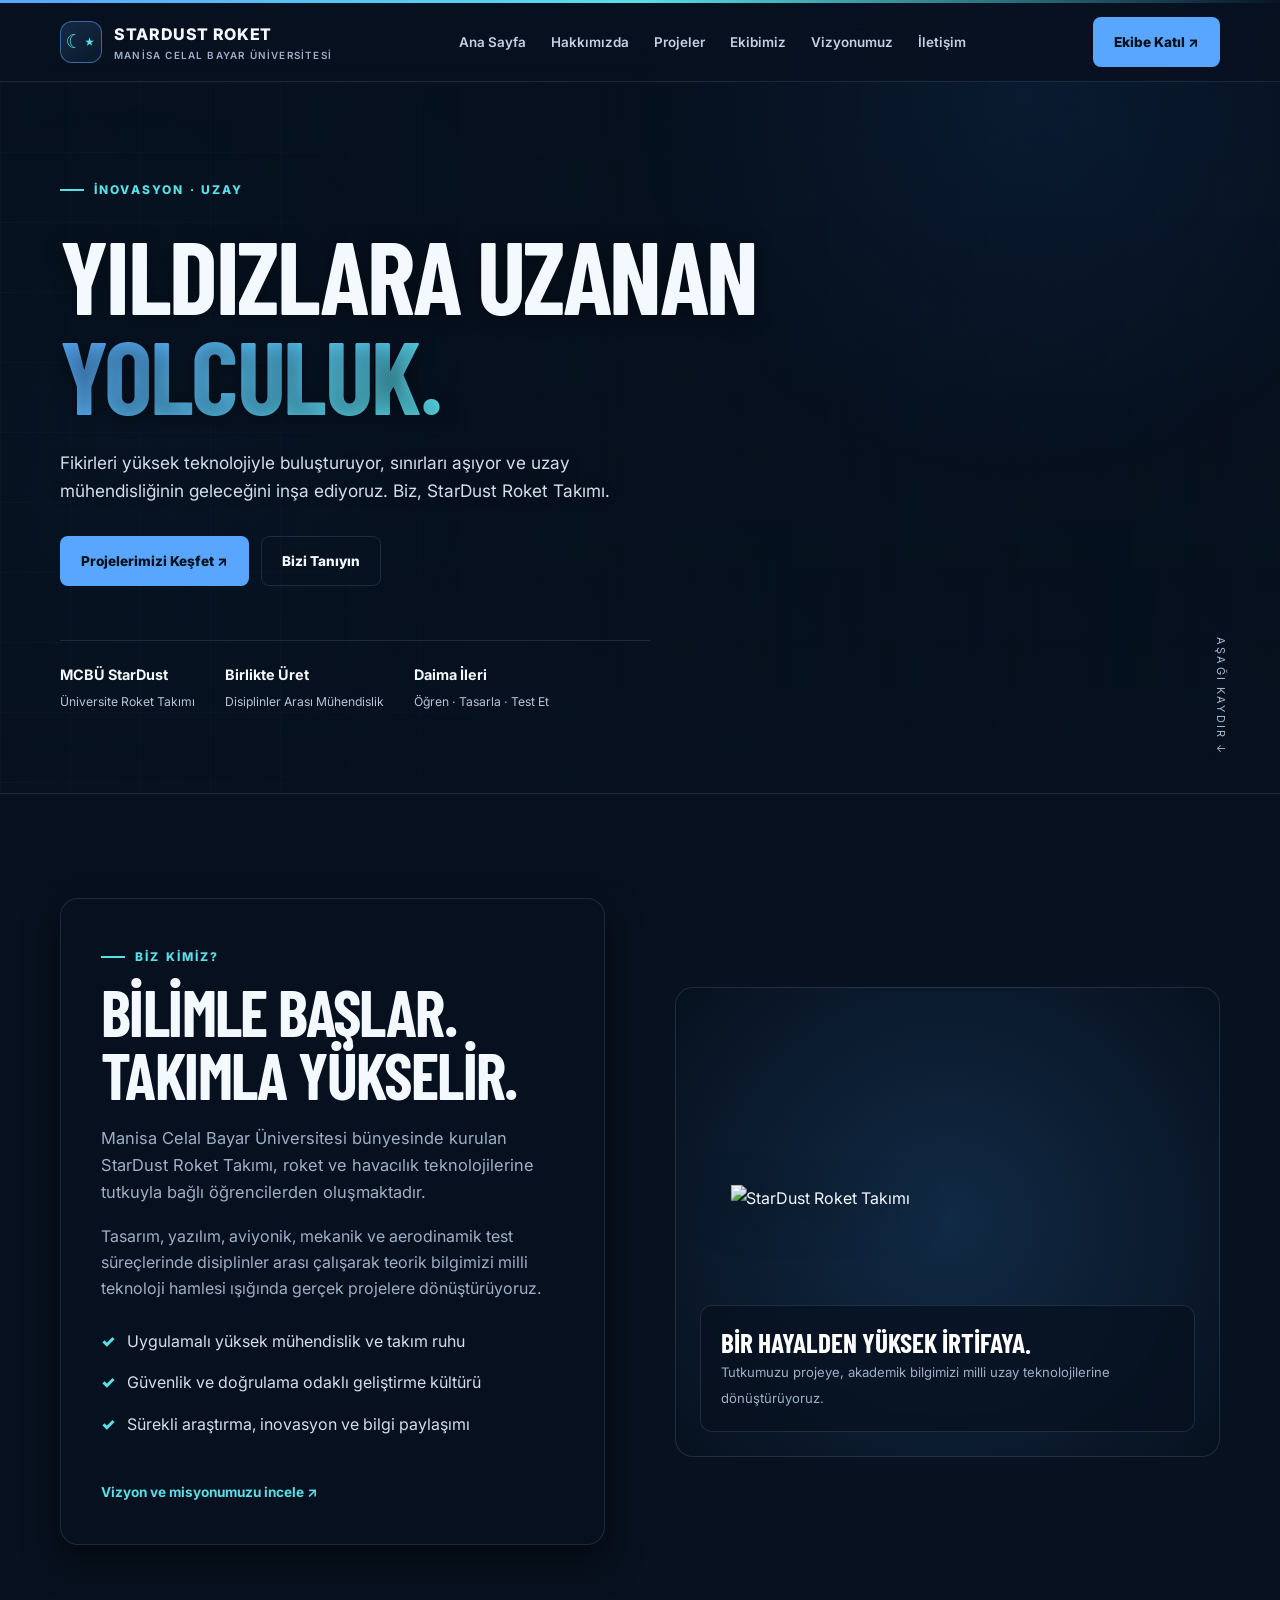
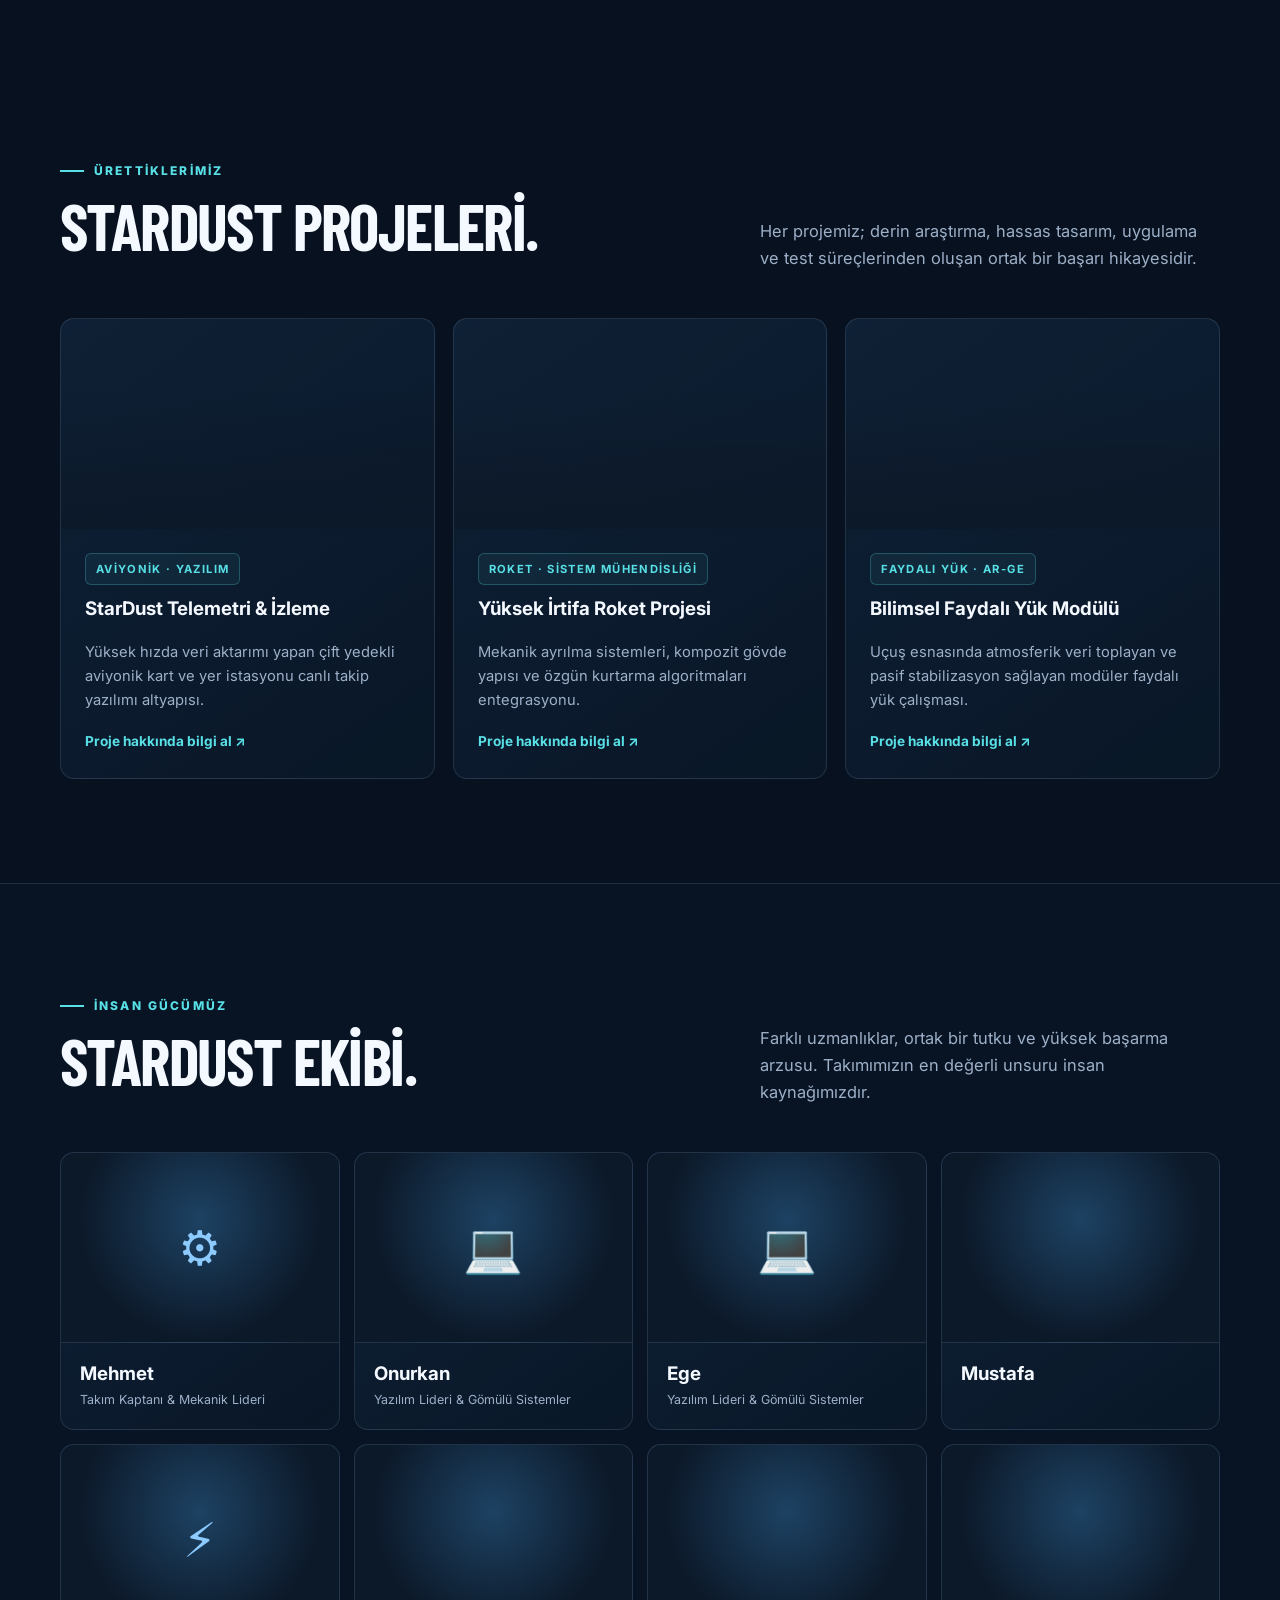
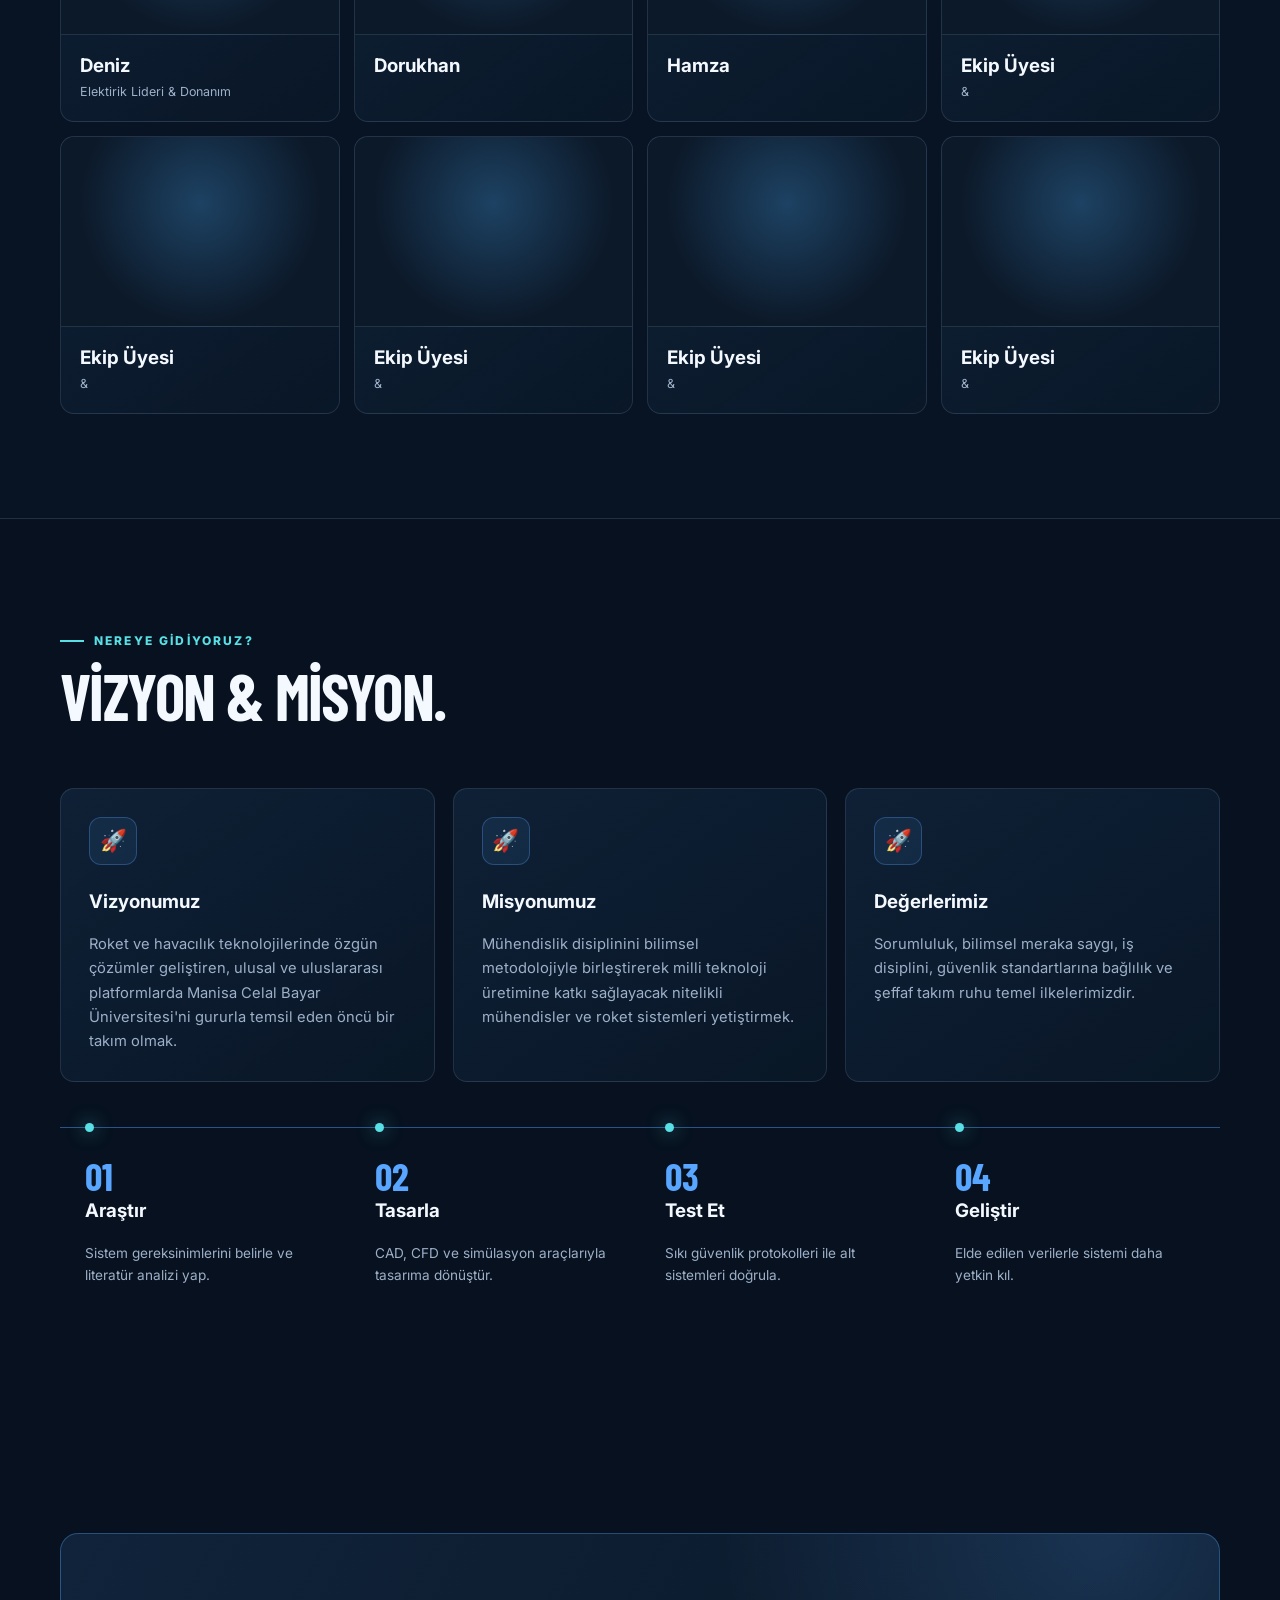
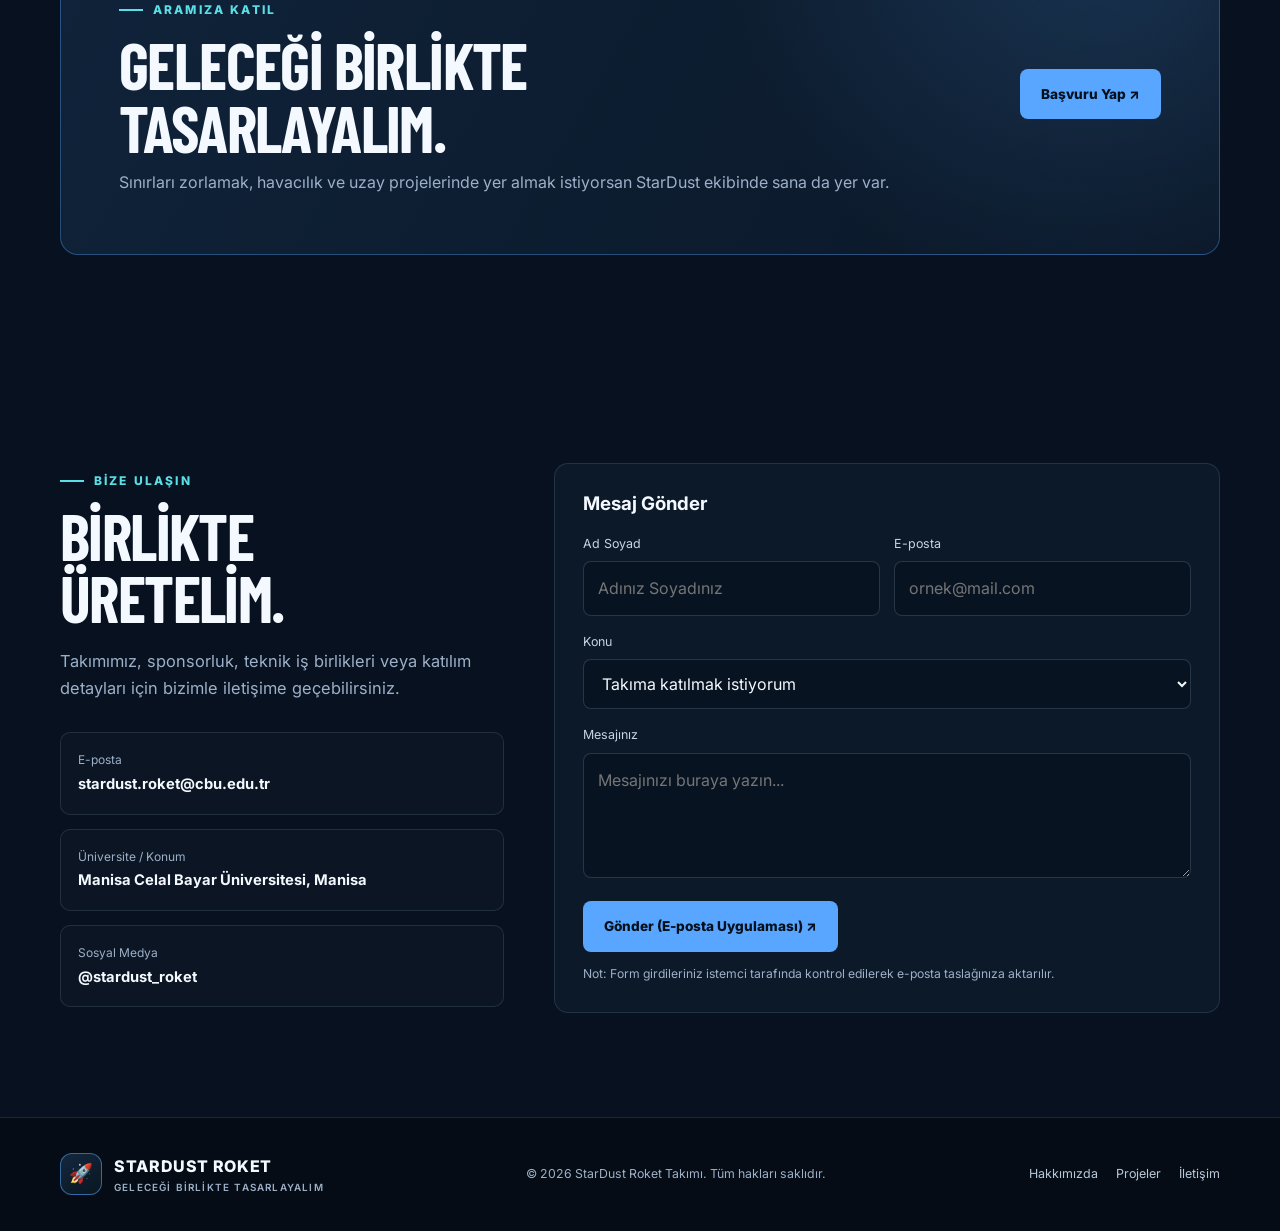
==== index.html @ 7ed016f0 "Add files via upload" ====
<!DOCTYPE html>
<html lang="tr">
<head>
  <meta charset="UTF-8">
  <meta name="viewport" content="width=device-width, initial-scale=1.0">
  <meta name="theme-color" content="#07111f">
  <meta name="description" content="Manisa Celal Bayar Üniversitesi StarDust Roket Takımı. Roket teknolojileri, aviyonik, yazılım ve mühendislik projeleri.">

  <title>StarDust Roket Takımı | Geleceği Tasarlıyoruz</title>

  <!-- Preconnect for performance -->
  <link rel="preconnect" href="https://fonts.googleapis.com">
  <link rel="preconnect" href="https://fonts.gstatic.com" crossorigin>
  <link href="https://fonts.googleapis.com/css2?family=Barlow+Condensed:wght@600;700;800&family=Inter:wght@400;500;600;700;800&display=swap" rel="stylesheet">

  <!-- Harici CSS Dosyası -->
  <link rel="stylesheet" href="style.css">
</head>
<body>

  <!-- Sabit arka plan resmi (stil: style.css içinde .site-background) -->
  <div class="site-background" aria-hidden="true"></div>

  <!-- Decorative Top Line -->
  <div class="topline"></div>

  <!-- Header Navigation -->
  <header>
    <nav class="nav container" aria-label="Ana navigasyon">
      <a class="brand" href="#anasayfa" aria-label="StarDust Roket Takımı Ana Sayfa">
        <span class="brand-mark" aria-hidden="true">☾⋆</span>
        <span>STARDUST ROKET<small>MANİSA CELAL BAYAR ÜNİVERSİTESİ</small></span>
      </a>

      <button class="menu-toggle" id="menuToggle" aria-label="Menüyü aç" aria-expanded="false">☰</button>

      <div class="nav-links" id="navLinks">
        <a href="#anasayfa">Ana Sayfa</a>
        <a href="#hakkimizda">Hakkımızda</a>
        <a href="#projeler">Projeler</a>
        <a href="#ekip">Ekibimiz</a>
        <a href="#vizyon">Vizyonumuz</a>
        <a href="#iletisim">İletişim</a>
      </div>

      <a class="nav-cta" href="#katil">Ekibe Katıl ↗</a>
    </nav>
  </header>

  <main>
    <!-- Hero Section -->
    <section class="hero" id="anasayfa">
      <div class="container hero-content">
        <div class="eyebrow">  İnovasyon · Uzay</div>
        <h1>Yıldızlara uzanan <span>yolculuk.</span></h1>
        <p>Fikirleri yüksek teknolojiyle buluşturuyor, sınırları aşıyor ve uzay mühendisliğinin geleceğini inşa ediyoruz. Biz, StarDust Roket Takımı.</p>

        <div class="hero-actions">
          <a class="btn" href="#projeler">Projelerimizi Keşfet ↗</a>
          <a class="btn secondary" href="#hakkimizda">Bizi Tanıyın</a>
        </div>

        <div class="hero-meta">
          <div class="meta-item">
            <strong>MCBÜ StarDust</strong>
            <span>Üniversite Roket Takımı</span>
          </div>
          <div class="meta-item">
            <strong>Birlikte Üret</strong>
            <span>Disiplinler Arası Mühendislik</span>
          </div>
          <div class="meta-item">
            <strong>Daima İleri</strong>
            <span>Öğren · Tasarla · Test Et</span>
          </div>
        </div>
      </div>
      <div class="scroll-note">AŞAĞI KAYDIR ↓</div>
    </section>

  <!-- About Section -->
<section class="section" id="hakkimizda">
  <div class="container about-grid">
    
    <!-- Sol Taraf: Metinler ve Liste (Koyu kutu içinde) -->
    <div class="about-text reveal">
      <div class="eyebrow">Biz Kimiz?</div>
      <h2>Bilimle başlar.<br>Takımla yükselir.</h2>
      <p class="section-intro">Manisa Celal Bayar Üniversitesi bünyesinde kurulan StarDust Roket Takımı, roket ve havacılık teknolojilerine tutkuyla bağlı öğrencilerden oluşmaktadır.</p>
      <p style="color:var(--muted)">Tasarım, yazılım, aviyonik, mekanik ve aerodinamik test süreçlerinde disiplinler arası çalışarak teorik bilgimizi milli teknoloji hamlesi ışığında gerçek projelere dönüştürüyoruz.</p>
      <ul class="check-list">
        <li>Uygulamalı yüksek mühendislik ve takım ruhu</li>
        <li>Güvenlik ve doğrulama odaklı geliştirme kültürü</li>
        <li>Sürekli araştırma, inovasyon ve bilgi paylaşımı</li>
      </ul>
      <a class="text-link" href="#vizyon">Vizyon ve misyonumuzu incele ↗</a>
    </div>

    <!-- Sağ Taraf: Roket Görseli -->
    <div class="about-visual reveal">
      <img src="resimler/roket.jpg.png" alt="StarDust Roket Takımı" class="about-img">
      <div class="visual-label">
        <strong>Bir hayalden yüksek irtifaya.</strong>
        <span>Tutkumuzu projeye, akademik bilgimizi milli uzay teknolojilerine dönüştürüyoruz.</span>
      </div>
    </div>

  </div>
</section>
    <!-- Projects Section -->
    <section class="section" id="projeler">
      <div class="container">
        <div class="section-head reveal">
          <div>
            <div class="eyebrow">Ürettiklerimiz</div>
            <h2>StarDust Projeleri.</h2>
          </div>
          <p class="section-intro">Her projemiz; derin araştırma, hassas tasarım, uygulama ve test süreçlerinden oluşan ortak bir başarı hikayesidir.</p>
        </div>
        <div class="cards">
          <article class="card project-card reveal">
            <div class="project-image" style="background-image:url('resimler/proje1.jpg')"></div>
            <div class="project-body">
              <span class="tag">Aviyonik · Yazılım</span>
              <h3>StarDust Telemetri &amp; İzleme</h3>
              <p>Yüksek hızda veri aktarımı yapan çift yedekli aviyonik kart ve yer istasyonu canlı takip yazılımı altyapısı.</p>
              <a class="text-link" href="#iletisim">Proje hakkında bilgi al ↗</a>
            </div>
          </article>

          <article class="card project-card reveal">
            <div class="project-image" style="background-image:url('resimler/proje2.jpg')"></div>
            <div class="project-body">
              <span class="tag">Roket · Sistem Mühendisliği</span>
              <h3>Yüksek İrtifa Roket Projesi</h3>
              <p>Mekanik ayrılma sistemleri, kompozit gövde yapısı ve özgün kurtarma algoritmaları entegrasyonu.</p>
              <a class="text-link" href="#iletisim">Proje hakkında bilgi al ↗</a>
            </div>
          </article>

          <article class="card project-card reveal">
            <div class="project-image" style="background-image:url('resimler/proje3.jpg')"></div>
            <div class="project-body">
              <span class="tag">Faydalı Yük · Ar-Ge</span>
              <h3>Bilimsel Faydalı Yük Modülü</h3>
              <p>Uçuş esnasında atmosferik veri toplayan ve pasif stabilizasyon sağlayan modüler faydalı yük çalışması.</p>
              <a class="text-link" href="#iletisim">Proje hakkında bilgi al ↗</a>
            </div>
          </article>
        </div>
      </div>
    </section>
<!-- Team Section -->
<section class="section" id="ekip" style="background:rgba(16,34,56,.24);border-top:1px solid var(--line);border-bottom:1px solid var(--line)">
  <div class="container">
    <div class="section-head reveal">
      <div>
        <div class="eyebrow">İnsan Gücümüz</div>
        <h2>StarDust Ekibi.</h2>
      </div>
      <p class="section-intro">Farklı uzmanlıklar, ortak bir tutku ve yüksek başarma arzusu. Takımımızın en değerli unsuru insan kaynağımızdır.</p>
    </div>
    
    <div class="team-layout">
      <!-- 1. Takım Kaptanı & Mekanik -->
      <article class="card team-card reveal">
        <div class="avatar">⚙️</div>
        <div class="team-info">
          <h3>Mehmet</h3>
          <p>Takım Kaptanı &amp; Mekanik Lideri</p>
        </div>
      </article>

      <!-- 2. Yazılım Lideri -->
      <article class="card team-card reveal">
        <div class="avatar">💻</div>
        <div class="team-info">
          <h3>Onurkan</h3>
          <p>Yazılım Lideri &amp; Gömülü Sistemler</p>
        </div>
      </article>

      <!-- 3. Yazılımcı -->
      <article class="card team-card reveal">
        <div class="avatar">💻</div>
        <div class="team-info">
          <h3>Ege</h3>
          <p>Yazılım Lideri &amp; Gömülü Sistemler</p>
        </div>
      </article>

      <!-- 4.  -->
      <article class="card team-card reveal">
        <div class="avatar"></div>
        <div class="team-info">
          <h3>Mustafa</h3>
          <p></p>
        </div>
      </article>

      <!-- 5.  -->
      <article class="card team-card reveal">
        <div class="avatar">⚡</div>
        <div class="team-info">
          <h3>Deniz</h3>
          <p>Elektirik Lideri &amp; Donanım</p>
        </div>
      </article>

      <!-- 6.  -->
      <article class="card team-card reveal">
        <div class="avatar"></div>
        <div class="team-info">
          <h3>Dorukhan</h3>
          <p></p>
        </div>
      </article>

      <!-- 7.  -->
      <article class="card team-card reveal">
        <div class="avatar"></div>
        <div class="team-info">
          <h3>Hamza</h3>
          <p></p>
        </div>
      </article>

      <!-- 8.  -->
      <article class="card team-card reveal">
        <div class="avatar"></div>
        <div class="team-info">
          <h3>Ekip Üyesi</h3>
          <p> &amp; </p>
        </div>
      </article>

      <!-- 9.  -->
      <article class="card team-card reveal">
        <div class="avatar"></div>
        <div class="team-info">
          <h3>Ekip Üyesi</h3>
          <p>&amp; </p>
        </div>
      </article>

      <!-- 10.  -->
      <article class="card team-card reveal">
        <div class="avatar"></div>
        <div class="team-info">
          <h3>Ekip Üyesi</h3>
          <p> &amp; </p>
        </div>
      </article>

      <!-- 11.  -->
      <article class="card team-card reveal">
        <div class="avatar"></div>
        <div class="team-info">
          <h3>Ekip Üyesi</h3>
          <p> &amp; </p>
        </div>
      </article>

      <!-- 12. Ekstra Üye  -->
      <article class="card team-card reveal">
        <div class="avatar"></div>
        <div class="team-info">
          <h3>Ekip Üyesi</h3>
          <p> &amp; </p>
        </div>
      </article>
    </div>
  </div>
</section>

    <!-- Vision Section -->
    <section class="section" id="vizyon">
      <div class="container">
        <div class="section-head reveal">
          <div>
            <div class="eyebrow">Nereye Gidiyoruz?</div>
            <h2>Vizyon &amp; Misyon.</h2>
          </div>
        </div>
        <div class="cards">
          <article class="card reveal">
            <div class="card-icon">🚀</div>
            <h3>Vizyonumuz</h3>
            <p>Roket ve havacılık teknolojilerinde özgün çözümler geliştiren, ulusal ve uluslararası platformlarda Manisa Celal Bayar Üniversitesi'ni gururla temsil eden öncü bir takım olmak.</p>
          </article>
          <article class="card reveal">
            <div class="card-icon">🚀</div>
            <h3>Misyonumuz</h3>
            <p>Mühendislik disiplinini bilimsel metodolojiyle birleştirerek milli teknoloji üretimine katkı sağlayacak nitelikli mühendisler ve roket sistemleri yetiştirmek.</p>
          </article>
          <article class="card reveal">
            <div class="card-icon">🚀</div>
            <h3>Değerlerimiz</h3>
            <p>Sorumluluk, bilimsel meraka saygı, iş disiplini, güvenlik standartlarına bağlılık ve şeffaf takım ruhu temel ilkelerimizdir.</p>
          </article>
        </div>

        <div class="process reveal">
          <div class="step">
            <div class="step-num">01</div>
            <h3>Araştır</h3>
            <p>Sistem gereksinimlerini belirle ve literatür analizi yap.</p>
          </div>
          <div class="step">
            <div class="step-num">02</div>
            <h3>Tasarla</h3>
            <p>CAD, CFD ve simülasyon araçlarıyla tasarıma dönüştür.</p>
          </div>
          <div class="step">
            <div class="step-num">03</div>
            <h3>Test Et</h3>
            <p>Sıkı güvenlik protokolleri ile alt sistemleri doğrula.</p>
          </div>
          <div class="step">
            <div class="step-num">04</div>
            <h3>Geliştir</h3>
            <p>Elde edilen verilerle sistemi daha yetkin kıl.</p>
          </div>
        </div>
      </div>
    </section>

    <!-- Join Call to Action -->
    <section class="section" id="katil">
      <div class="container">
        <div class="join-band reveal">
          <div>
            <div class="eyebrow">Aramıza Katıl</div>
            <h2>Geleceği birlikte tasarlayalım.</h2>
            <p>Sınırları zorlamak, havacılık ve uzay projelerinde yer almak istiyorsan StarDust ekibinde sana da yer var.</p>
          </div>
          <a class="btn" href="#iletisim">Başvuru Yap ↗</a>
        </div>
      </div>
    </section>

    <!-- Contact Section -->
    <section class="section" id="iletisim">
      <div class="container contact-grid">
        <div class="reveal">
          <div class="eyebrow">Bize Ulaşın</div>
          <h2>Birlikte<br>Üretelim.</h2>
          <p class="section-intro">Takımımız, sponsorluk, teknik iş birlikleri veya katılım detayları için bizimle iletişime geçebilirsiniz.</p>

          <div class="contact-details">
            <div class="contact-item">
              <span>E-posta</span>
              <strong>stardust.roket@cbu.edu.tr</strong>
            </div>
            <div class="contact-item">
              <span>Üniversite / Konum</span>
              <strong>Manisa Celal Bayar Üniversitesi,  Manisa</strong>
            </div>
            <div class="contact-item">
              <span>Sosyal Medya</span>
              <strong>@stardust_roket</strong>
            </div>
          </div>
        </div>

        <!-- Secure Form Area -->
        <form class="contact-form reveal" id="contactForm" novalidate>
          <h3>Mesaj Gönder</h3>

          <div class="form-row">
            <div class="field">
              <label for="name">Ad Soyad</label>
              <input id="name" name="name" type="text" autocomplete="name" required maxlength="60" placeholder="Adınız Soyadınız">
            </div>
            <div class="field">
              <label for="email">E-posta</label>
              <input id="email" name="email" type="email" autocomplete="email" required maxlength="80" placeholder="ornek@mail.com">
            </div>
          </div>

          <!-- Honeypot anti-spam field -->
          <div class="field field-hp" aria-hidden="true">
            <label for="website_hp">Do not fill this field</label>
            <input id="website_hp" name="website_hp" type="text" tabindex="-1" autocomplete="off">
          </div>

          <div class="field">
            <label for="subject">Konu</label>
            <select id="subject" name="subject">
              <option value="Takıma Katılmak İstiyorum">Takıma katılmak istiyorum</option>
              <option value="Proje Hakkında Bilgi">Proje hakkında bilgi</option>
              <option value="Sponsorluk / İş Birliği">Sponsorluk / İş Birliği</option>
              <option value="Diğer">Diğer</option>
            </select>
          </div>

          <div class="field">
            <label for="message">Mesajınız</label>
            <textarea id="message" name="message" required maxlength="1000" placeholder="Mesajınızı buraya yazın..."></textarea>
          </div>

          <button class="btn" type="submit" id="submitBtn">Gönder (E-posta Uygulaması) ↗</button>
          <p class="form-hint">Not: Form girdileriniz istemci tarafında kontrol edilerek e-posta taslağınıza aktarılır.</p>
        </form>
      </div>
    </section>
  </main>

  <!-- Footer -->
  <footer>
    <div class="container footer-row">
      <a class="brand" href="#anasayfa">
        <span class="brand-mark">🚀</span>
        <span>STARDUST ROKET<small>GELECEĞİ BİRLİKTE TASARLAYALIM</small></span>
      </a>
      <div class="footer-copy">© <span id="year"></span> StarDust Roket Takımı. Tüm hakları saklıdır.</div>
      <div class="footer-links">
        <a href="#hakkimizda">Hakkımızda</a>
        <a href="#projeler">Projeler</a>
        <a href="#iletisim">İletişim</a>
      </div>
    </div>
  </footer>

  <!-- Toast Notification -->
  <div class="toast" id="toast" role="status" aria-live="polite"></div>

  <!-- JavaScript Logic -->
  <script>
    document.addEventListener('DOMContentLoaded', () => {
      // Set Copyright Year
      const yearEl = document.getElementById('year');
      if (yearEl) yearEl.textContent = new Date().getFullYear();

      // Mobile Menu Navigation
      const menuToggle = document.getElementById('menuToggle');
      const navLinks = document.getElementById('navLinks');

      if (menuToggle && navLinks) {
        menuToggle.addEventListener('click', () => {
          const isOpen = navLinks.classList.toggle('open');
          menuToggle.setAttribute('aria-expanded', String(isOpen));
          menuToggle.textContent = isOpen ? '×' : '☰';
        });

        navLinks.querySelectorAll('a').forEach(link => {
          link.addEventListener('click', () => {
            navLinks.classList.remove('open');
            menuToggle.setAttribute('aria-expanded', 'false');
            menuToggle.textContent = '☰';
          });
        });
      }

      // Intersection Observer for Animations
      const observer = new IntersectionObserver((entries) => {
        entries.forEach(entry => {
          if (entry.isIntersecting) {
            entry.target.classList.add('visible');
            observer.unobserve(entry.target);
          }
        });
      }, { threshold: 0.1 });

      document.querySelectorAll('.reveal').forEach(el => observer.observe(el));

      // Toast notification display helper
      const toast = document.getElementById('toast');
      function showToast(msg) {
        if (!toast) return;
        toast.textContent = msg;
        toast.classList.add('show');
        setTimeout(() => toast.classList.remove('show'), 4000);
      }

      // Form Security Controls & Rate Limiting
      let lastSubmitTime = 0;
      const contactForm = document.getElementById('contactForm');

      if (contactForm) {
        contactForm.addEventListener('submit', (e) => {
          e.preventDefault();

          // 1. Honeypot check (anti-bot)
          const hpField = document.getElementById('website_hp');
          if (hpField && hpField.value.length > 0) {
            return;
          }

          // 2. Rate limiting (10 saniye bekleme)
          const now = Date.now();
          if (now - lastSubmitTime < 10000) {
            showToast('Lütfen tekrar denemeden önce birkaç saniye bekleyin.');
            return;
          }

          // 3. Girdileri al
          const name = document.getElementById('name').value.trim();
          const email = document.getElementById('email').value.trim();
          const subject = document.getElementById('subject').value;
          const message = document.getElementById('message').value.trim();

          // 4. Doğrulama
          if (!name || !email || !message) {
            showToast('Lütfen tüm gerekli alanları doldurun.');
            return;
          }

          const emailRegex = /^[^\s@]+@[^\s@]+\.[^\s@]+$/;
          if (!emailRegex.test(email)) {
            showToast('Lütfen geçerli bir e-posta adresi girin.');
            return;
          }

          // 5. mailto bağlantısı
          // Not: Metin düz e-posta gövdesine gittiği için HTML kaçışı gerekmez
          // (&amp; gibi çıktılar oluşturur). encodeURIComponent yeterlidir.
          const recipient = 'stardust.roket@cbu.edu.tr';
          const emailBody = `Ad Soyad: ${name}\nE-posta: ${email}\n\nMesaj:\n${message}`;
          const mailtoUrl = `mailto:${recipient}?subject=${encodeURIComponent('[StarDust Roket] ' + subject)}&body=${encodeURIComponent(emailBody)}`;

          lastSubmitTime = now;
          window.location.href = mailtoUrl;
          showToast('E-posta taslağı açılıyor...');
        });
      }
    });
  </script>
</body>
</html>
---- style.css ----
/* CSS Variables & Modern Reset */
:root {
  --bg: #07111f;
  --panel: #0c1929;
  --panel2: #102238;
  --text: #f4f8ff;
  --muted: #9db0c8;
  --blue: #58a6ff;
  --cyan: #58e0e6;
  --line: rgba(166, 195, 226, 0.15);
  --orange: #ff874b;
  --max: 1160px;
}

*, *::before, *::after {
  box-sizing: border-box;
}

html {
  scroll-behavior: smooth;
  scroll-padding-top: 86px;
}

body {
  margin: 0;
  background: var(--bg);
  color: var(--text);
  font-family: 'Inter', system-ui, -apple-system, sans-serif;
  line-height: 1.65;
  overflow-x: hidden;
}

/* Sabit sayfa arka plan resmi (resimler/tr.jpg) */
.site-background {
  position: fixed;
  inset: 0;
  z-index: -2;
  pointer-events: none;
  background:
    linear-gradient(180deg, rgba(7, 17, 31, 0.40), rgba(7, 17, 31, 0.70)),
    url('resimler/tr.jpg') center center / cover no-repeat;
}

/* Hafif renkli ışık efekti (resmin üstünde) */
body::before {
  content: "";
  position: fixed;
  inset: 0;
  pointer-events: none;
  z-index: -1;
  background:
    radial-gradient(circle at 80% 10%, rgba(38, 111, 190, 0.15), transparent 30%),
    radial-gradient(circle at 10% 50%, rgba(24, 93, 130, 0.12), transparent 28%);
}

a {
  color: inherit;
  text-decoration: none;
}

button, input, textarea, select {
  font: inherit;
}

.container {
  width: min(var(--max), calc(100% - 40px));
  margin: 0 auto;
}

/* Typography & Display Utilities */
.eyebrow {
  display: inline-flex;
  align-items: center;
  gap: 10px;
  color: var(--cyan);
  font-size: 0.75rem;
  font-weight: 800;
  letter-spacing: 0.18em;
  text-transform: uppercase;
}

.eyebrow::before {
  content: "";
  width: 24px;
  height: 2px;
  background: var(--cyan);
}

h1, h2, h3, p {
  margin-top: 0;
}

h1, h2, .display {
  font-family: "Barlow Condensed", Impact, sans-serif;
  text-transform: uppercase;
  line-height: 0.98;
  letter-spacing: -0.025em;
}

h1 {
  font-size: clamp(3.2rem, 8vw, 7rem);
  max-width: 850px;
  margin: 24px 0;
  text-shadow: 0 2px 20px rgba(0, 0, 0, 0.45);
}

h1 span {
  color: var(--blue);
  background: linear-gradient(135deg, var(--blue), var(--cyan));
  -webkit-background-clip: text;
  background-clip: text;
  -webkit-text-fill-color: transparent;
}

h2 {
  font-size: clamp(2.3rem, 5vw, 4rem);
  margin: 14px 0 18px;
}

h3 {
  line-height: 1.25;
}

.section {
  padding: 104px 0;
}

.section-intro {
  max-width: 650px;
  color: var(--muted);
  font-size: 1.03rem;
}

.topline {
  height: 3px;
  background: linear-gradient(90deg, var(--blue), var(--cyan), transparent);
}

/* Header & Navigation */
header {
  position: sticky;
  top: 0;
  z-index: 100;
  background: rgba(7, 17, 31, 0.88);
  backdrop-filter: blur(18px);
  border-bottom: 1px solid var(--line);
}

.nav {
  height: 78px;
  display: flex;
  align-items: center;
  justify-content: space-between;
  gap: 24px;
  position: relative;
}

.brand {
  display: flex;
  align-items: center;
  gap: 12px;
  font-weight: 800;
  letter-spacing: 0.04em;
}

.brand-mark {
  width: 42px;
  height: 42px;
  border: 1px solid rgba(88, 166, 255, 0.55);
  border-radius: 12px;
  display: grid;
  place-items: center;
  background: linear-gradient(145deg, rgba(88, 166, 255, 0.18), rgba(88, 224, 230, 0.05));
  color: var(--cyan);
  font-size: 1.2rem;
}

.brand small {
  display: block;
  color: var(--muted);
  font-size: 0.62rem;
  font-weight: 600;
  letter-spacing: 0.12em;
}

.nav-links {
  display: flex;
  align-items: center;
  gap: 25px;
  color: #c4d1e2;
  font-size: 0.84rem;
  font-weight: 600;
}

.nav-links a {
  transition: color 0.2s;
}

.nav-links a:hover,
.nav-links a.active {
  color: var(--cyan);
}

.nav-cta, .btn {
  display: inline-flex;
  align-items: center;
  justify-content: center;
  gap: 10px;
  padding: 13px 20px;
  border-radius: 8px;
  border: 1px solid rgba(88, 166, 255, 0.55);
  background: var(--blue);
  color: #05101d;
  font-weight: 800;
  font-size: 0.85rem;
  transition: all 0.2s ease;
  cursor: pointer;
}

.nav-cta:hover, .btn:hover {
  transform: translateY(-2px);
  filter: brightness(1.1);
  box-shadow: 0 4px 20px rgba(88, 166, 255, 0.25);
}

.btn.secondary {
  background: transparent;
  color: var(--text);
  border-color: var(--line);
}

.btn.secondary:hover {
  border-color: rgba(88, 166, 255, 0.4);
  background: rgba(88, 166, 255, 0.05);
}

.menu-toggle {
  display: none;
  background: transparent;
  color: white;
  border: 1px solid var(--line);
  padding: 8px 12px;
  border-radius: 8px;
  font-size: 1.2rem;
  cursor: pointer;
}

/* Hero Section: arka plan resmi .site-background ile yönetilir,
   burada sadece okunabilirlik için hafif bir geçiş katmanı vardır */
.hero {
  min-height: 700px;
  position: relative;
  display: flex;
  align-items: center;
  isolation: isolate;
  overflow: hidden;
  border-bottom: 1px solid var(--line);
}

.hero::before {
  content: "";
  position: absolute;
  inset: 0;
  z-index: -2;
  background:
    linear-gradient(90deg, rgba(7, 17, 31, 0.70) 0%, rgba(7, 17, 31, 0.40) 55%, rgba(7, 17, 31, 0.10) 100%),
    linear-gradient(0deg, var(--bg), transparent 15%);
}

.hero::after {
  content: "";
  position: absolute;
  inset: 0;
  z-index: -1;
  opacity: 0.16;
  background-image:
    linear-gradient(rgba(125, 174, 219, 0.2) 1px, transparent 1px),
    linear-gradient(90deg, rgba(125, 174, 219, 0.2) 1px, transparent 1px);
  background-size: 70px 70px;
  mask-image: linear-gradient(90deg, #000, transparent 85%);
  -webkit-mask-image: linear-gradient(90deg, #000, transparent 85%);
}

.hero-content {
  padding: 90px 0 80px;
}

.hero p {
  max-width: 600px;
  color: #d3deec;
  font-size: 1.08rem;
  text-shadow: 0 1px 12px rgba(0, 0, 0, 0.45);
}

.hero-actions {
  display: flex;
  flex-wrap: wrap;
  gap: 12px;
  margin-top: 30px;
}

.hero-meta {
  display: flex;
  gap: 30px;
  flex-wrap: wrap;
  margin-top: 54px;
  padding-top: 22px;
  border-top: 1px solid var(--line);
  max-width: 590px;
}

.meta-item strong {
  display: block;
  font-size: 0.9rem;
}

.meta-item span {
  color: #b4c4d8;
  font-size: 0.76rem;
}

.scroll-note {
  position: absolute;
  right: 4%;
  bottom: 38px;
  writing-mode: vertical-rl;
  color: #a8bad0;
  font-size: 0.68rem;
  letter-spacing: 0.2em;
}

/* Grid & Cards Section */
.section-head {
  display: flex;
  align-items: flex-end;
  justify-content: space-between;
  gap: 28px;
  margin-bottom: 42px;
}

.section-head .section-intro {
  max-width: 460px;
  margin-bottom: 4px;
}

.cards {
  display: grid;
  grid-template-columns: repeat(3, 1fr);
  gap: 18px;
}

.card {
  background: linear-gradient(145deg, rgba(16, 34, 56, 0.92), rgba(10, 24, 40, 0.88));
  border: 1px solid var(--line);
  border-radius: 14px;
  padding: 28px;
  position: relative;
  overflow: hidden;
  transition: all 0.25s ease;
}

.card:hover {
  transform: translateY(-5px);
  border-color: rgba(88, 166, 255, 0.55);
  box-shadow: 0 8px 30px rgba(0, 0, 0, 0.3);
}

.card-icon {
  width: 48px;
  height: 48px;
  border: 1px solid rgba(88, 166, 255, 0.3);
  background: rgba(88, 166, 255, 0.09);
  display: grid;
  place-items: center;
  border-radius: 12px;
  color: var(--cyan);
  font-size: 1.35rem;
  margin-bottom: 25px;
}

.card p {
  color: var(--muted);
  font-size: 0.92rem;
  margin-bottom: 0;
}

.card .number {
  position: absolute;
  right: 18px;
  top: 10px;
  color: rgba(177, 203, 231, 0.1);
  font: 700 3.8rem "Barlow Condensed", sans-serif;
  pointer-events: none;
}
/* About Section Grid */
.about-grid {
  display: grid;
  grid-template-columns: 1fr 1fr;
  gap: 70px;
  align-items: center;
}

.about-visual {
  min-height: 470px;
  border-radius: 18px;
  position: relative;
  overflow: hidden;
  border: 1px solid var(--line);
  background: radial-gradient(circle at center, #112a45 0%, #07111f 100%);
  display: flex;
  align-items: center;
  justify-content: center;
}
.about-text {
  background: rgba(7, 17, 31, 0.88);
  backdrop-filter: blur(12px);
  padding: 40px;
  border-radius: 18px;
  border: 1px solid var(--line, rgba(255, 255, 255, 0.1));
  box-shadow: 0 15px 35px rgba(0, 0, 0, 0.5);
}
/* Şeffaf Roket Görseli Ayarı */
.about-img {
  position: absolute;
  top: 45%;
  left: 50%;
  transform: translate(-50%, -50%);
  width: 80%;
  height: auto;
  max-height: 280px;
  object-fit: contain;
  filter: drop-shadow(0 10px 20px rgba(0, 0, 0, 0.6));
}

.visual-label {
  position: absolute;
  left: 24px;
  right: 24px;
  bottom: 24px;
  padding: 20px;
  background: rgba(7, 17, 31, 0.75);
  backdrop-filter: blur(10px);
  border: 1px solid var(--line);
  border-radius: 12px;
  z-index: 2;
}

.visual-label strong {
  display: block;
  font: 700 1.7rem "Barlow Condensed", sans-serif;
  text-transform: uppercase;
  color: #fff;
}

.visual-label span {
  color: var(--muted);
  font-size: 0.82rem;
}

.check-list {
  list-style: none;
  padding: 0;
  margin: 26px 0;
}

.check-list li {
  display: flex;
  gap: 12px;
  margin: 15px 0;
  color: #d2deec;
}

.check-list li::before {
  content: "✓";
  color: var(--cyan);
  font-weight: 900;
}

/* Projects Cards */
.project-card {
  padding: 0;
}

.project-image {
  height: 210px;
  background-size: cover;
  background-position: center;
  position: relative;
}

.project-image::after {
  content: "";
  position: absolute;
  inset: 0;
  background: linear-gradient(0deg, #0c1929, transparent 65%);
}

.project-body {
  padding: 24px;
}

/* Etiket Tasarımı (Tag) */
.tag {
  display: inline-block;
  color: var(--cyan, #58e0e6);
  font-size: 0.7rem;
  font-weight: 700;
  letter-spacing: 0.12em;
  text-transform: uppercase;
  background: rgba(88, 224, 230, 0.06);
  border: 1px solid rgba(88, 224, 230, 0.25);
  padding: 6px 10px;
  border-radius: 6px;
  margin-bottom: 12px;
  transition: background 0.2s ease, border-color 0.2s ease;
}

.tag:hover {
  background: rgba(88, 224, 230, 0.12);
  border-color: rgba(88, 224, 230, 0.4);
}

/* Metin İçi Bağlantılar (Text Link) */
.text-link {
  display: inline-flex;
  gap: 8px;
  align-items: center;
  color: var(--cyan, #58e0e6); /* Mavi yerine cyan vurgusuyla daha uyumlu durur */
  font-size: 0.85rem;
  font-weight: 700;
  margin-top: 18px;
  text-decoration: none;
  transition: color 0.2s ease, gap 0.2s ease;
}

.text-link:hover {
  color: #fff;
  gap: 12px;
}

/* Team Layout */
.team-layout {
  display: grid;
  grid-template-columns: repeat(4, 1fr);
  gap: 14px;
}

.team-card {
  padding: 0;
  overflow: hidden;
}

/* Tablet ve Mobil Responsive Uyum */
@media (max-width: 1024px) {
  .about-grid {
    grid-template-columns: 1fr;
  }
  .team-layout {
    grid-template-columns: repeat(2, 1fr);
  }
}

@media (max-width: 576px) {
  .team-layout {
    grid-template-columns: 1fr;
  }
}

.avatar {
  height: 190px;
  display: grid;
  place-items: center;
  background: radial-gradient(circle at 50% 35%, #1d4263, #0c1929 65%);
  font-size: 3rem;
  color: #8ccaff;
  border-bottom: 1px solid var(--line);
}

.team-info {
  padding: 19px;
}

.team-info h3 {
  margin-bottom: 4px;
}

.team-info p {
  font-size: 0.78rem;
  color: var(--muted);
  margin-bottom: 0;
}

.team-note {
  margin-top: 20px;
  color: var(--muted);
  font-size: 0.83rem;
}

/* Tablet ve Mobil Uyumlu Responsive Kodlar */
@media (max-width: 1024px) {
  .team-layout {
    grid-template-columns: repeat(2, 1fr);
  }
}

@media (max-width: 576px) {
  .team-layout {
    grid-template-columns: 1fr;
  }
}
/* Küçük ekranlar (Mobil / Tablet) için responsive ayar */
@media (max-width: 1024px) {
  .team-layout {
    grid-template-columns: repeat(2, 1fr);
  }
}

@media (max-width: 576px) {
  .team-layout {
    grid-template-columns: 1fr;
  }
}

/* Process Flow */
.process {
  display: grid;
  grid-template-columns: repeat(4, 1fr);
  gap: 0;
  margin-top: 45px;
}

.step {
  padding: 25px;
  border-top: 1px solid rgba(88, 166, 255, 0.45);
  position: relative;
}

.step::before {
  content: "";
  position: absolute;
  top: -5px;
  left: 25px;
  width: 9px;
  height: 9px;
  background: var(--cyan);
  border-radius: 50%;
  box-shadow: 0 0 18px rgba(88, 224, 230, 0.7);
}

.step .step-num {
  font: 700 2.4rem "Barlow Condensed", sans-serif;
  color: var(--blue);
}

.step p {
  color: var(--muted);
  font-size: 0.85rem;
}

/* Join CTA Band */
.join-band {
  padding: 58px;
  border: 1px solid rgba(88, 166, 255, 0.35);
  border-radius: 18px;
  background:
    radial-gradient(circle at 90% 0%, rgba(88, 166, 255, 0.18), transparent 35%),
    linear-gradient(120deg, #10233a, #0a1727);
  display: flex;
  align-items: center;
  justify-content: space-between;
  gap: 30px;
}

.join-band h2 {
  max-width: 650px;
  margin-bottom: 10px;
}

.join-band p {
  color: var(--muted);
  margin-bottom: 0;
}

/* Contact Form & Layout */
.contact-grid {
  display: grid;
  grid-template-columns: 0.8fr 1.2fr;
  gap: 50px;
}

.contact-details {
  display: grid;
  gap: 14px;
  margin-top: 30px;
}

.contact-item {
  padding: 17px;
  border: 1px solid var(--line);
  border-radius: 10px;
  background: rgba(255, 255, 255, 0.02);
}

.contact-item span {
  display: block;
  color: var(--muted);
  font-size: 0.75rem;
}

.contact-item strong {
  font-size: 0.92rem;
}

.contact-form {
  padding: 28px;
  background: var(--panel);
  border: 1px solid var(--line);
  border-radius: 14px;
}

.form-row {
  display: grid;
  grid-template-columns: 1fr 1fr;
  gap: 14px;
}

.field {
  margin-bottom: 16px;
}

.field label {
  display: block;
  font-size: 0.78rem;
  color: #c6d4e5;
  margin-bottom: 7px;
}

.field input, .field textarea, .field select {
  width: 100%;
  padding: 13px 14px;
  border-radius: 8px;
  border: 1px solid rgba(166, 195, 226, 0.2);
  background: #071321;
  color: var(--text);
  outline: none;
  transition: border-color 0.2s;
}

.field input:focus, .field textarea:focus, .field select:focus {
  border-color: var(--blue);
}

.field textarea {
  min-height: 125px;
  resize: vertical;
}

/* Security Honeypot Field */
.field-hp {
  display: none !important;
  visibility: hidden !important;
}

.form-hint {
  font-size: 0.76rem;
  color: var(--muted);
  margin: 12px 0 0;
}

/* Footer */
footer {
  padding: 35px 0;
  border-top: 1px solid var(--line);
  background: #050c15;
}

.footer-row {
  display: flex;
  justify-content: space-between;
  align-items: center;
  gap: 25px;
}

.footer-copy {
  font-size: 0.77rem;
  color: var(--muted);
}

.footer-links {
  display: flex;
  gap: 18px;
  color: #b7c7da;
  font-size: 0.78rem;
}

/* Scroll Animations & Toast */
.reveal {
  opacity: 0;
  transform: translateY(20px);
  transition: opacity 0.65s ease, transform 0.65s ease;
}

.reveal.visible {
  opacity: 1;
  transform: translateY(0);
}

.toast {
  position: fixed;
  bottom: 20px;
  left: 50%;
  transform: translate(-50%, 20px);
  opacity: 0;
  pointer-events: none;
  background: #102238;
  border: 1px solid rgba(88, 224, 230, 0.4);
  padding: 13px 20px;
  border-radius: 10px;
  z-index: 200;
  transition: all 0.25s ease;
  font-size: 0.85rem;
  box-shadow: 0 10px 30px rgba(0, 0, 0, 0.5);
}

.toast.show {
  opacity: 1;
  transform: translate(-50%, 0);
}

/* Responsive Breakpoints */
@media (max-width: 900px) {
  .nav-links { gap: 13px; }
  .nav-links a { font-size: 0.76rem; }
  .nav-cta { display: none; }
  .about-grid { gap: 35px; }
  .team-layout { grid-template-columns: repeat(2, 1fr); }
  .cards { grid-template-columns: repeat(2, 1fr); }
  .contact-grid { gap: 25px; }
}

@media (max-width: 700px) {
  .container { width: min(calc(100% - 30px), var(--max)); }
  .section { padding: 74px 0; }
  .nav { height: 68px; }
  .menu-toggle { display: block; }

  .nav-links {
    display: none;
    position: absolute;
    top: 68px;
    left: 0;
    right: 0;
    padding: 18px 22px 22px;
    background: #07111f;
    border-bottom: 1px solid var(--line);
    flex-direction: column;
    align-items: stretch;
    gap: 0;
  }

  .nav-links.open { display: flex; }
  .nav-links a { padding: 12px 0; font-size: 0.9rem; }
  .hero { min-height: 670px; }
  .hero-content { padding: 70px 0; }
  .hero p { font-size: 0.97rem; }
  .hero-meta { gap: 18px; margin-top: 38px; }
  .scroll-note { display: none; }
  .section-head { display: block; }
  .section-head .section-intro { margin-top: 18px; }
  .cards, .about-grid, .contact-grid { grid-template-columns: 1fr; }
  .about-visual { min-height: 340px; order: 2; }
  .team-layout { grid-template-columns: repeat(2, 1fr); }
  .avatar { height: 145px; }
  .process { grid-template-columns: 1fr 1fr; row-gap: 20px; }
  .step { padding: 20px 16px; }
  .join-band { padding: 30px 23px; display: block; }
  .join-band .btn { margin-top: 23px; }
  .form-row { grid-template-columns: 1fr; gap: 0; }
  .footer-row { align-items: flex-start; flex-direction: column; }
  .footer-links { flex-wrap: wrap; }
  .contact-form { padding: 20px; }
}

@media (max-width: 390px) {
  h1 { font-size: 3.25rem; }
  .team-layout { grid-template-columns: 1fr; }
  .hero-actions .btn { width: 100%; }
}

@media (prefers-reduced-motion: reduce) {
  html { scroll-behavior: auto; }
  .reveal { opacity: 1; transform: none; transition: none; }
  * { animation: none !important; transition: none !important; }
}
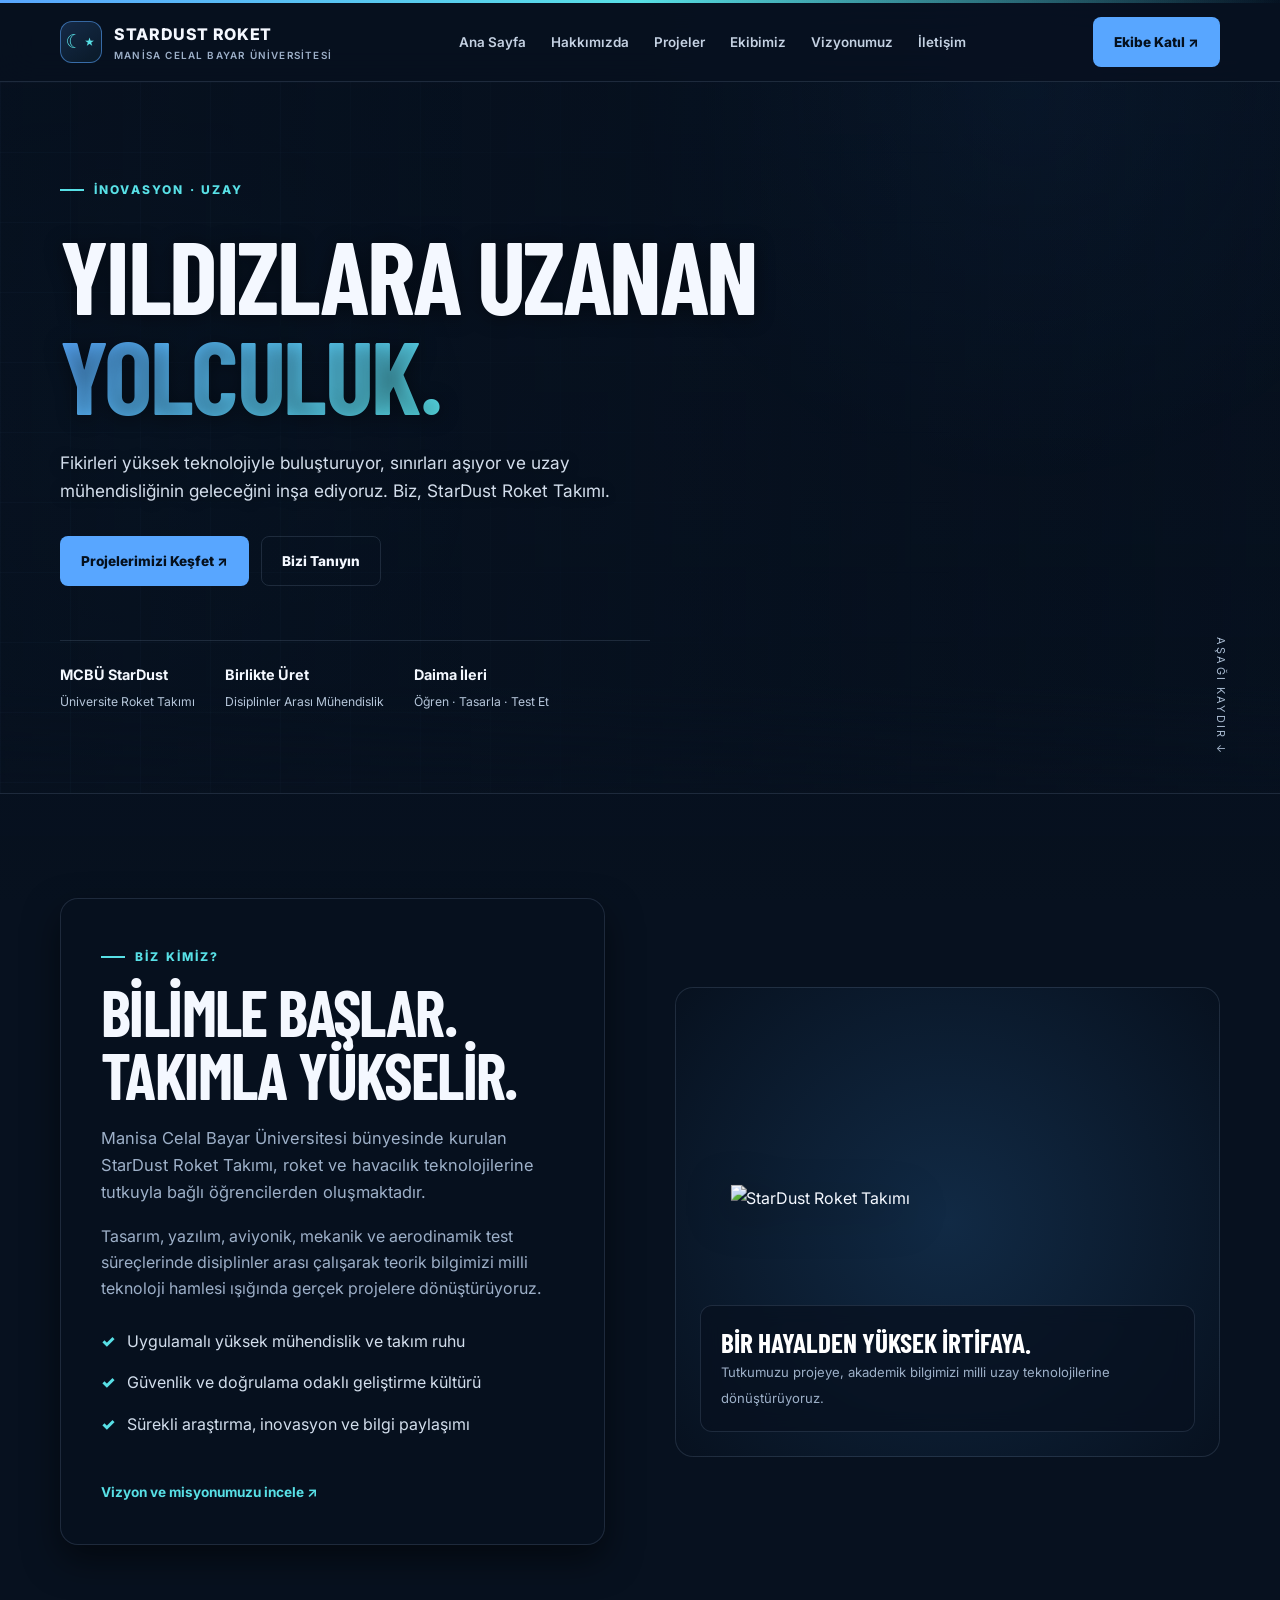
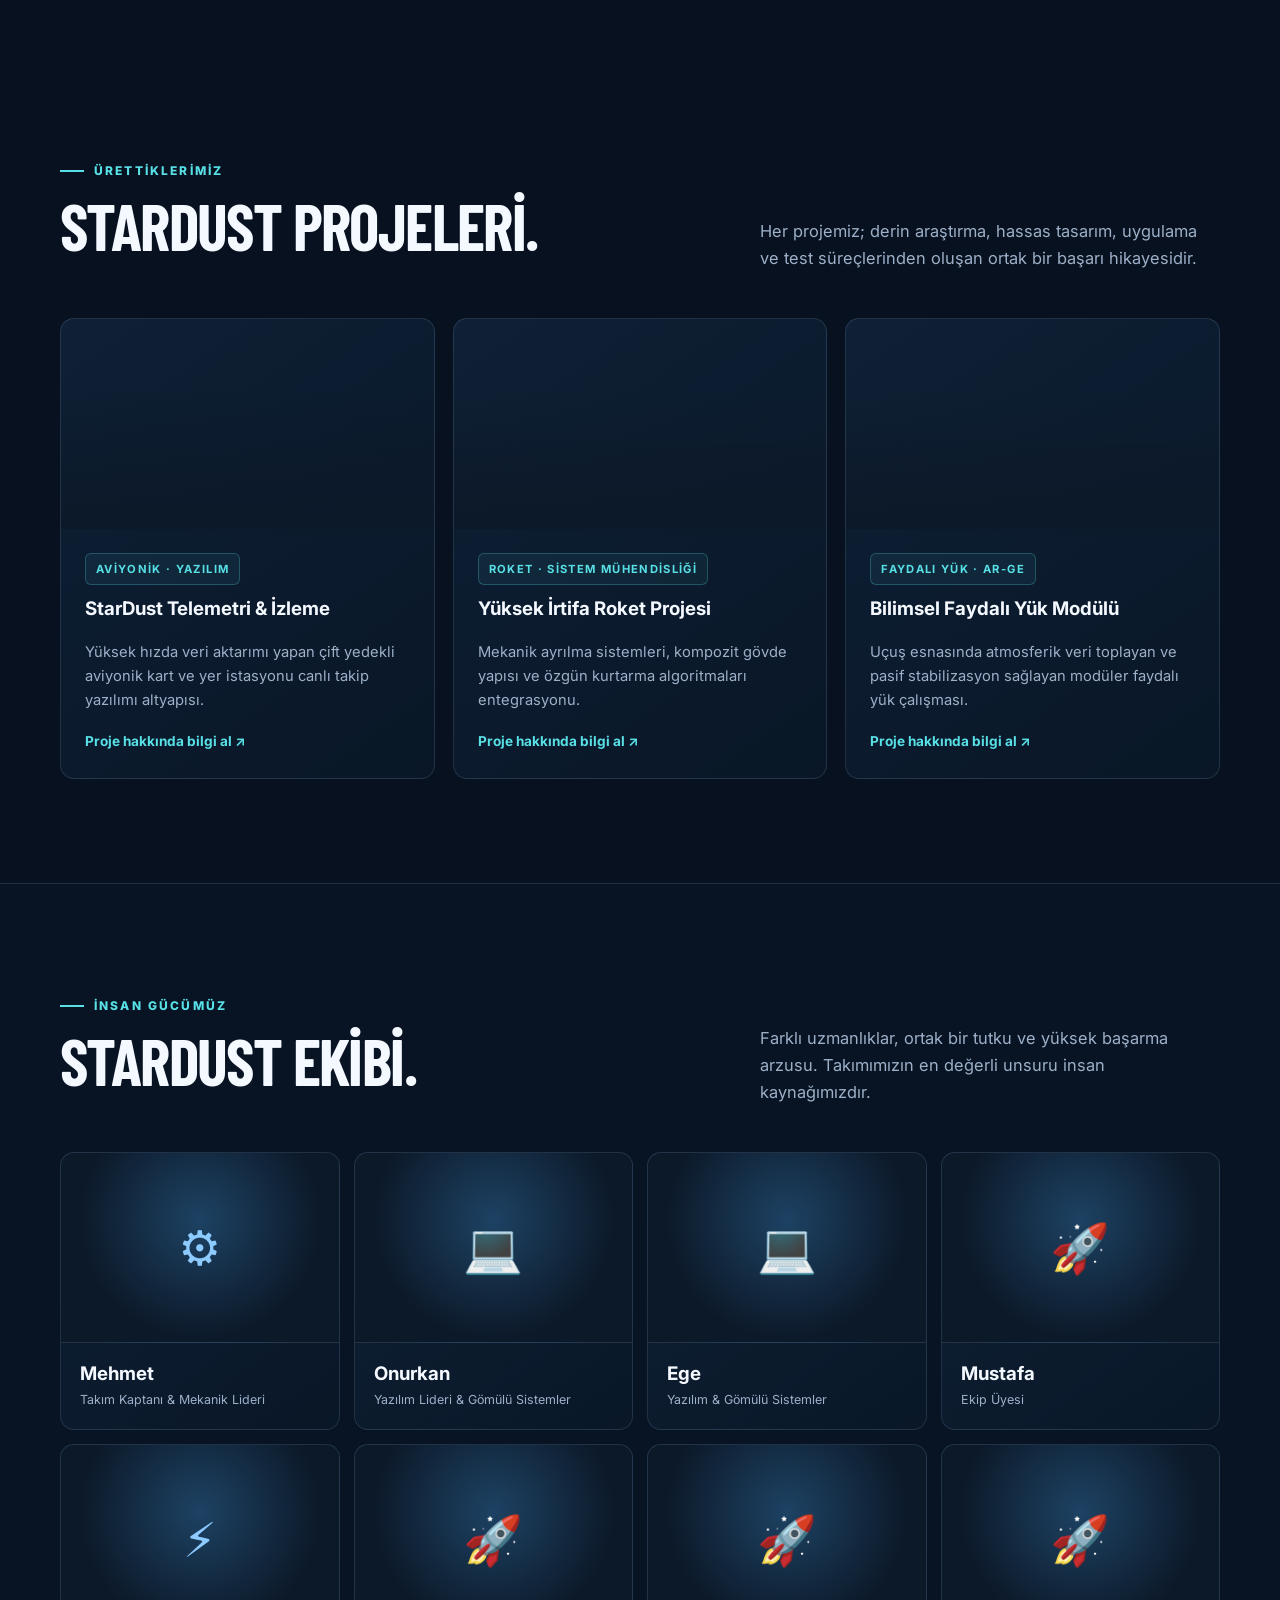
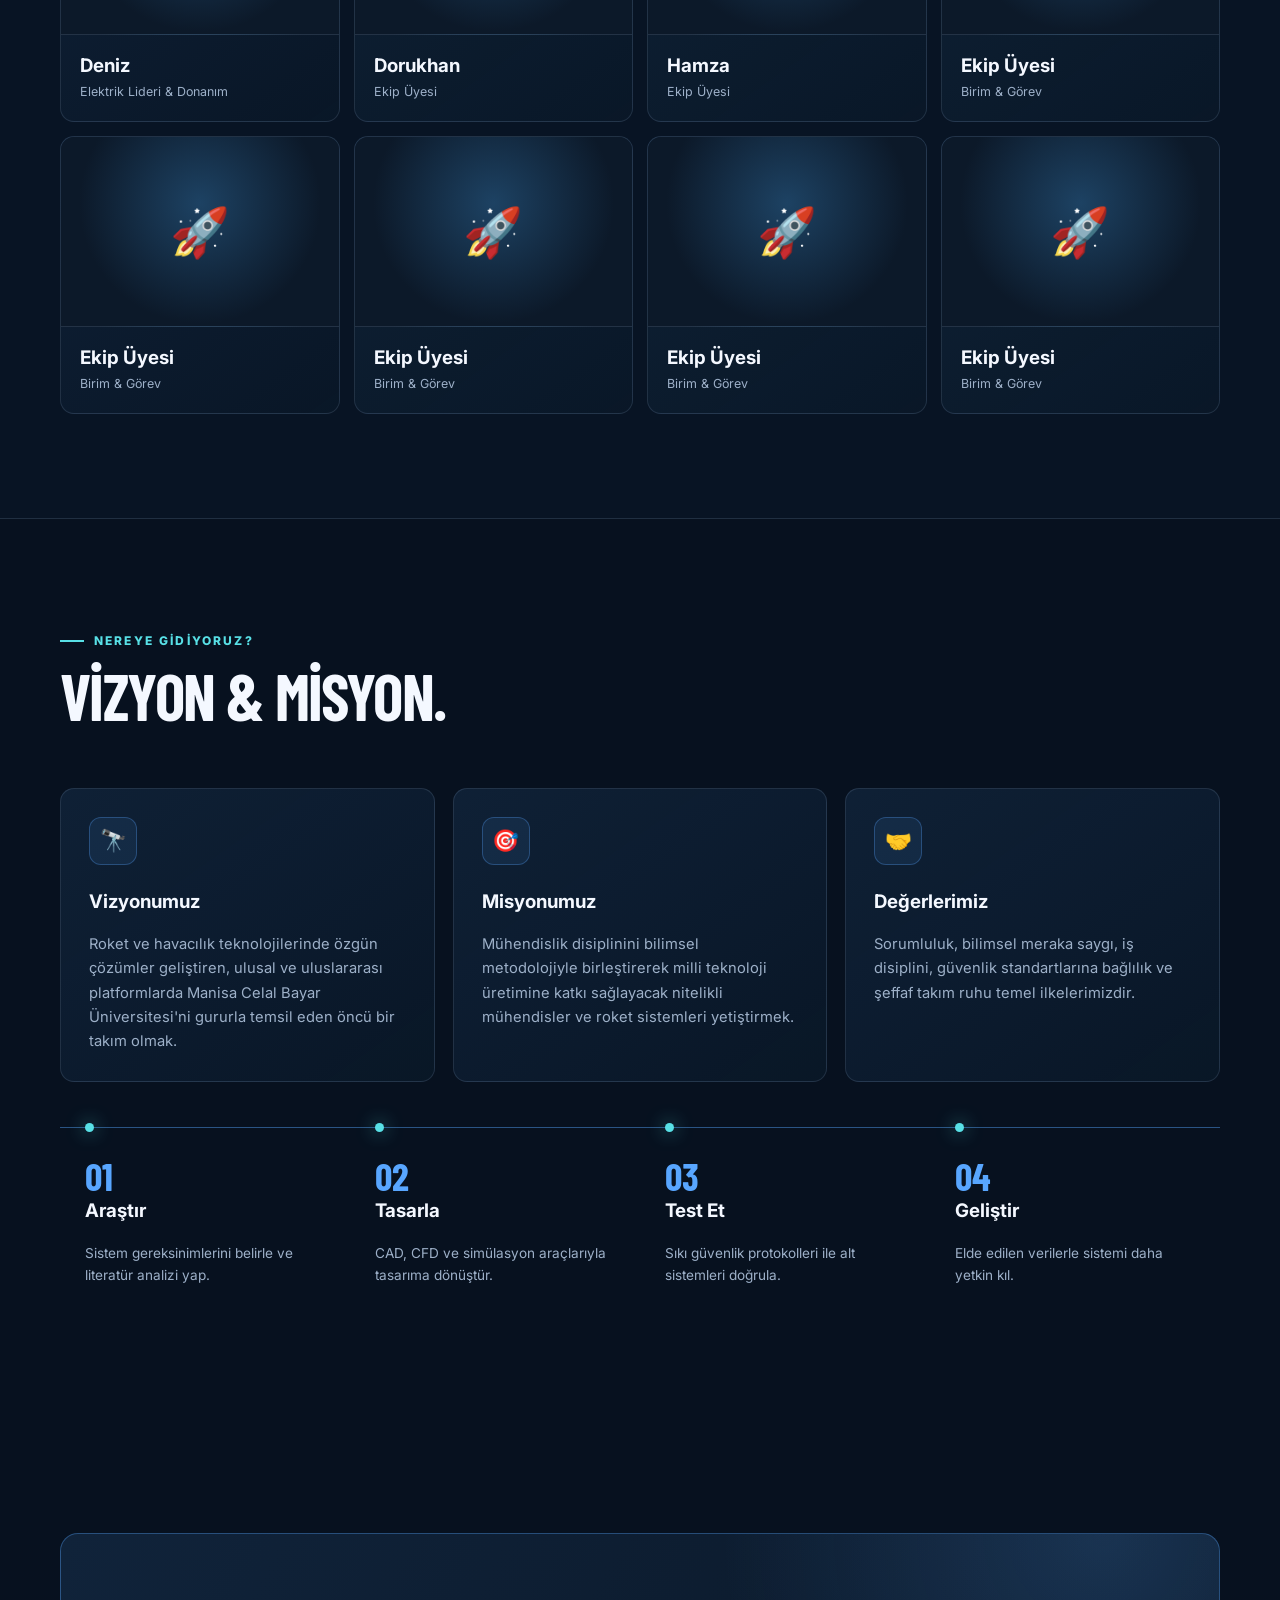
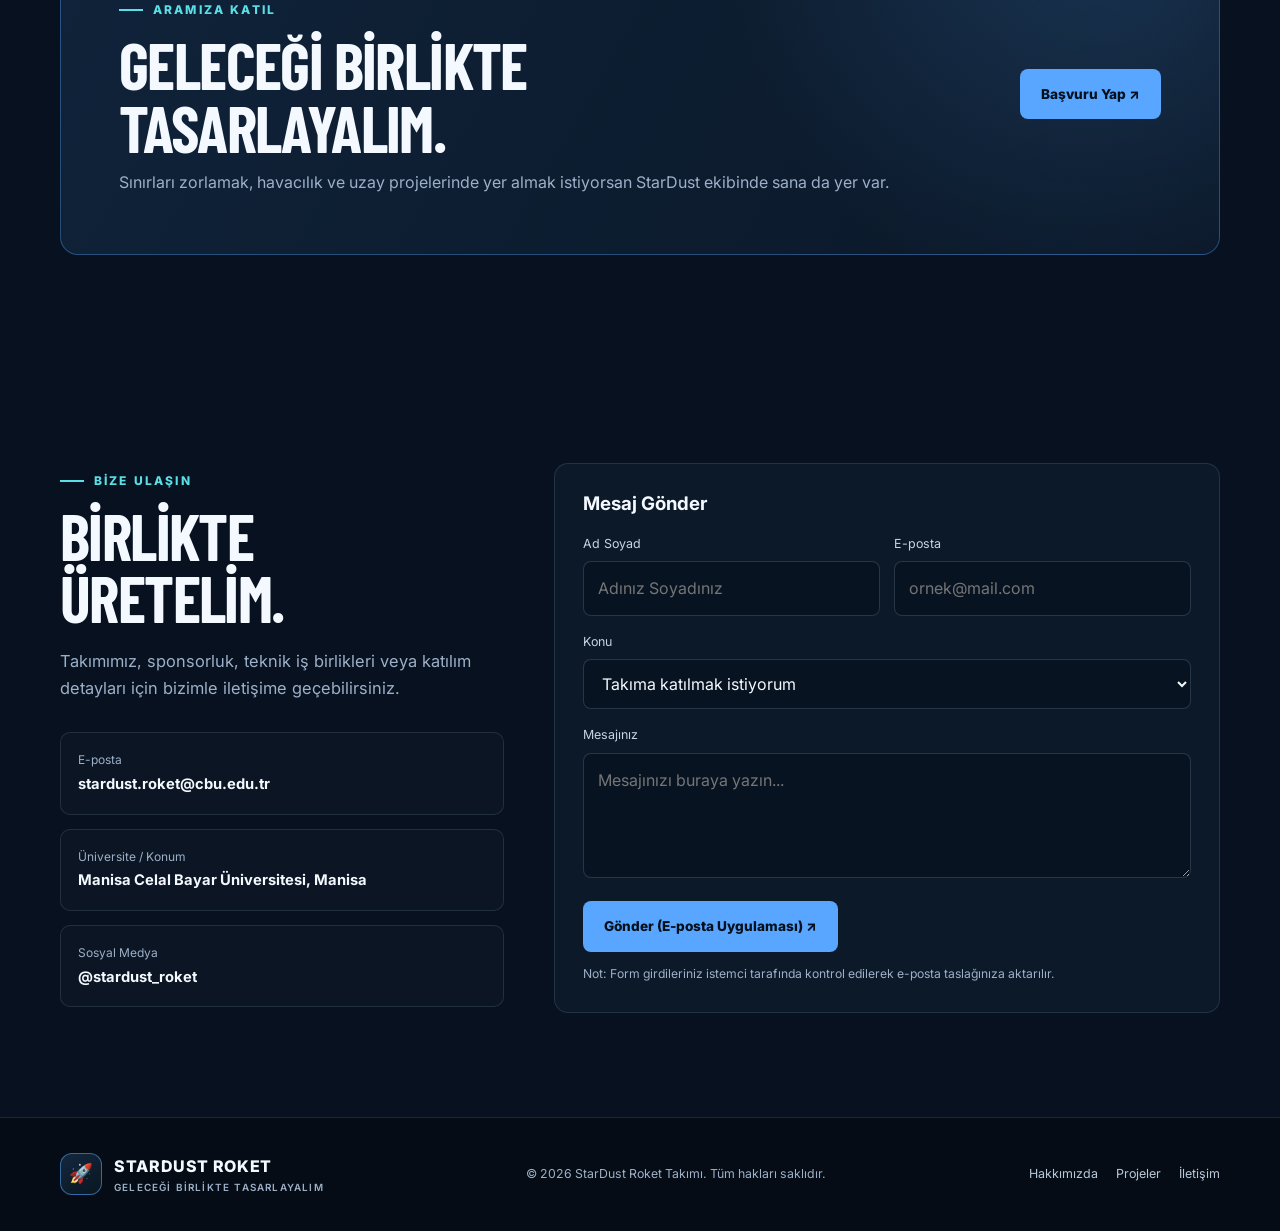
==== commit 0b1e6208: "Add files via upload" ====
--- a/index.html
+++ b/index.html
@@ -51,7 +51,7 @@
     <!-- Hero Section -->
     <section class="hero" id="anasayfa">
       <div class="container hero-content">
-        <div class="eyebrow">  İnovasyon · Uzay</div>
+        <div class="eyebrow">İnovasyon · Uzay</div>
         <h1>Yıldızlara uzanan <span>yolculuk.</span></h1>
         <p>Fikirleri yüksek teknolojiyle buluşturuyor, sınırları aşıyor ve uzay mühendisliğinin geleceğini inşa ediyoruz. Biz, StarDust Roket Takımı.</p>
 
@@ -78,36 +78,39 @@
       <div class="scroll-note">AŞAĞI KAYDIR ↓</div>
     </section>
 
-  <!-- About Section -->
-<section class="section" id="hakkimizda">
-  <div class="container about-grid">
-    
-    <!-- Sol Taraf: Metinler ve Liste (Koyu kutu içinde) -->
-    <div class="about-text reveal">
-      <div class="eyebrow">Biz Kimiz?</div>
-      <h2>Bilimle başlar.<br>Takımla yükselir.</h2>
-      <p class="section-intro">Manisa Celal Bayar Üniversitesi bünyesinde kurulan StarDust Roket Takımı, roket ve havacılık teknolojilerine tutkuyla bağlı öğrencilerden oluşmaktadır.</p>
-      <p style="color:var(--muted)">Tasarım, yazılım, aviyonik, mekanik ve aerodinamik test süreçlerinde disiplinler arası çalışarak teorik bilgimizi milli teknoloji hamlesi ışığında gerçek projelere dönüştürüyoruz.</p>
-      <ul class="check-list">
-        <li>Uygulamalı yüksek mühendislik ve takım ruhu</li>
-        <li>Güvenlik ve doğrulama odaklı geliştirme kültürü</li>
-        <li>Sürekli araştırma, inovasyon ve bilgi paylaşımı</li>
-      </ul>
-      <a class="text-link" href="#vizyon">Vizyon ve misyonumuzu incele ↗</a>
-    </div>
-
-    <!-- Sağ Taraf: Roket Görseli -->
-    <div class="about-visual reveal">
-      <img src="resimler/roket.jpg.png" alt="StarDust Roket Takımı" class="about-img">
-      <div class="visual-label">
-        <strong>Bir hayalden yüksek irtifaya.</strong>
-        <span>Tutkumuzu projeye, akademik bilgimizi milli uzay teknolojilerine dönüştürüyoruz.</span>
-      </div>
-    </div>
-
-  </div>
-</section>
+    <!-- About Section -->
+    <section class="section" id="hakkimizda">
+      <div class="container about-grid">
+
+        <!-- Sol Taraf: Metinler ve Liste -->
+        <div class="about-text reveal">
+          <div class="eyebrow">Biz Kimiz?</div>
+          <h2>Bilimle başlar.<br>Takımla yükselir.</h2>
+          <p class="section-intro">Manisa Celal Bayar Üniversitesi bünyesinde kurulan StarDust Roket Takımı, roket ve havacılık teknolojilerine tutkuyla bağlı öğrencilerden oluşmaktadır.</p>
+          <p style="color:var(--muted)">Tasarım, yazılım, aviyonik, mekanik ve aerodinamik test süreçlerinde disiplinler arası çalışarak teorik bilgimizi milli teknoloji hamlesi ışığında gerçek projelere dönüştürüyoruz.</p>
+          <ul class="check-list">
+            <li>Uygulamalı yüksek mühendislik ve takım ruhu</li>
+            <li>Güvenlik ve doğrulama odaklı geliştirme kültürü</li>
+            <li>Sürekli araştırma, inovasyon ve bilgi paylaşımı</li>
+          </ul>
+          <a class="text-link" href="#vizyon">Vizyon ve misyonumuzu incele ↗</a>
+        </div>
+
+        <!-- Sağ Taraf: Roket Görseli -->
+        <div class="about-visual reveal">
+          <img src="img/roket.png" alt="StarDust Roket Takımı" class="about-img" loading="lazy">
+          <div class="visual-label">
+            <strong>Bir hayalden yüksek irtifaya.</strong>
+            <span>Tutkumuzu projeye, akademik bilgimizi milli uzay teknolojilerine dönüştürüyoruz.</span>
+          </div>
+        </div>
+
+      </div>
+    </section>
+
     <!-- Projects Section -->
+    <!-- NOT: Elindeki resimler img/roket.png ve img/tr.jpg. Kendi proje resimlerini
+         eklediğinde url('img/...') kısımlarını değiştirmen yeterli. -->
     <section class="section" id="projeler">
       <div class="container">
         <div class="section-head reveal">
@@ -119,7 +122,7 @@
         </div>
         <div class="cards">
           <article class="card project-card reveal">
-            <div class="project-image" style="background-image:url('resimler/proje1.jpg')"></div>
+            <div class="project-image" style="background-image:url('img/roket.png')"></div>
             <div class="project-body">
               <span class="tag">Aviyonik · Yazılım</span>
               <h3>StarDust Telemetri &amp; İzleme</h3>
@@ -129,7 +132,7 @@
           </article>
 
           <article class="card project-card reveal">
-            <div class="project-image" style="background-image:url('resimler/proje2.jpg')"></div>
+            <div class="project-image" style="background-image:url('img/tr.jpg')"></div>
             <div class="project-body">
               <span class="tag">Roket · Sistem Mühendisliği</span>
               <h3>Yüksek İrtifa Roket Projesi</h3>
@@ -139,7 +142,7 @@
           </article>
 
           <article class="card project-card reveal">
-            <div class="project-image" style="background-image:url('resimler/proje3.jpg')"></div>
+            <div class="project-image" style="background-image:url('img/roket.png')"></div>
             <div class="project-body">
               <span class="tag">Faydalı Yük · Ar-Ge</span>
               <h3>Bilimsel Faydalı Yük Modülü</h3>
@@ -150,128 +153,117 @@
         </div>
       </div>
     </section>
-<!-- Team Section -->
-<section class="section" id="ekip" style="background:rgba(16,34,56,.24);border-top:1px solid var(--line);border-bottom:1px solid var(--line)">
-  <div class="container">
-    <div class="section-head reveal">
-      <div>
-        <div class="eyebrow">İnsan Gücümüz</div>
-        <h2>StarDust Ekibi.</h2>
-      </div>
-      <p class="section-intro">Farklı uzmanlıklar, ortak bir tutku ve yüksek başarma arzusu. Takımımızın en değerli unsuru insan kaynağımızdır.</p>
-    </div>
-    
-    <div class="team-layout">
-      <!-- 1. Takım Kaptanı & Mekanik -->
-      <article class="card team-card reveal">
-        <div class="avatar">⚙️</div>
-        <div class="team-info">
-          <h3>Mehmet</h3>
-          <p>Takım Kaptanı &amp; Mekanik Lideri</p>
-        </div>
-      </article>
-
-      <!-- 2. Yazılım Lideri -->
-      <article class="card team-card reveal">
-        <div class="avatar">💻</div>
-        <div class="team-info">
-          <h3>Onurkan</h3>
-          <p>Yazılım Lideri &amp; Gömülü Sistemler</p>
-        </div>
-      </article>
-
-      <!-- 3. Yazılımcı -->
-      <article class="card team-card reveal">
-        <div class="avatar">💻</div>
-        <div class="team-info">
-          <h3>Ege</h3>
-          <p>Yazılım Lideri &amp; Gömülü Sistemler</p>
-        </div>
-      </article>
-
-      <!-- 4.  -->
-      <article class="card team-card reveal">
-        <div class="avatar"></div>
-        <div class="team-info">
-          <h3>Mustafa</h3>
-          <p></p>
-        </div>
-      </article>
-
-      <!-- 5.  -->
-      <article class="card team-card reveal">
-        <div class="avatar">⚡</div>
-        <div class="team-info">
-          <h3>Deniz</h3>
-          <p>Elektirik Lideri &amp; Donanım</p>
-        </div>
-      </article>
-
-      <!-- 6.  -->
-      <article class="card team-card reveal">
-        <div class="avatar"></div>
-        <div class="team-info">
-          <h3>Dorukhan</h3>
-          <p></p>
-        </div>
-      </article>
-
-      <!-- 7.  -->
-      <article class="card team-card reveal">
-        <div class="avatar"></div>
-        <div class="team-info">
-          <h3>Hamza</h3>
-          <p></p>
-        </div>
-      </article>
-
-      <!-- 8.  -->
-      <article class="card team-card reveal">
-        <div class="avatar"></div>
-        <div class="team-info">
-          <h3>Ekip Üyesi</h3>
-          <p> &amp; </p>
-        </div>
-      </article>
-
-      <!-- 9.  -->
-      <article class="card team-card reveal">
-        <div class="avatar"></div>
-        <div class="team-info">
-          <h3>Ekip Üyesi</h3>
-          <p>&amp; </p>
-        </div>
-      </article>
-
-      <!-- 10.  -->
-      <article class="card team-card reveal">
-        <div class="avatar"></div>
-        <div class="team-info">
-          <h3>Ekip Üyesi</h3>
-          <p> &amp; </p>
-        </div>
-      </article>
-
-      <!-- 11.  -->
-      <article class="card team-card reveal">
-        <div class="avatar"></div>
-        <div class="team-info">
-          <h3>Ekip Üyesi</h3>
-          <p> &amp; </p>
-        </div>
-      </article>
-
-      <!-- 12. Ekstra Üye  -->
-      <article class="card team-card reveal">
-        <div class="avatar"></div>
-        <div class="team-info">
-          <h3>Ekip Üyesi</h3>
-          <p> &amp; </p>
-        </div>
-      </article>
-    </div>
-  </div>
-</section>
+
+    <!-- Team Section -->
+    <section class="section" id="ekip" style="background:rgba(16,34,56,.24);border-top:1px solid var(--line);border-bottom:1px solid var(--line)">
+      <div class="container">
+        <div class="section-head reveal">
+          <div>
+            <div class="eyebrow">İnsan Gücümüz</div>
+            <h2>StarDust Ekibi.</h2>
+          </div>
+          <p class="section-intro">Farklı uzmanlıklar, ortak bir tutku ve yüksek başarma arzusu. Takımımızın en değerli unsuru insan kaynağımızdır.</p>
+        </div>
+
+        <div class="team-layout">
+          <article class="card team-card reveal">
+            <div class="avatar">⚙️</div>
+            <div class="team-info">
+              <h3>Mehmet</h3>
+              <p>Takım Kaptanı &amp; Mekanik Lideri</p>
+            </div>
+          </article>
+
+          <article class="card team-card reveal">
+            <div class="avatar">💻</div>
+            <div class="team-info">
+              <h3>Onurkan</h3>
+              <p>Yazılım Lideri &amp; Gömülü Sistemler</p>
+            </div>
+          </article>
+
+          <article class="card team-card reveal">
+            <div class="avatar">💻</div>
+            <div class="team-info">
+              <h3>Ege</h3>
+              <p>Yazılım &amp; Gömülü Sistemler</p>
+            </div>
+          </article>
+
+          <article class="card team-card reveal">
+            <div class="avatar">🚀</div>
+            <div class="team-info">
+              <h3>Mustafa</h3>
+              <p>Ekip Üyesi</p>
+            </div>
+          </article>
+
+          <article class="card team-card reveal">
+            <div class="avatar">⚡</div>
+            <div class="team-info">
+              <h3>Deniz</h3>
+              <p>Elektrik Lideri &amp; Donanım</p>
+            </div>
+          </article>
+
+          <article class="card team-card reveal">
+            <div class="avatar">🚀</div>
+            <div class="team-info">
+              <h3>Dorukhan</h3>
+              <p>Ekip Üyesi</p>
+            </div>
+          </article>
+
+          <article class="card team-card reveal">
+            <div class="avatar">🚀</div>
+            <div class="team-info">
+              <h3>Hamza</h3>
+              <p>Ekip Üyesi</p>
+            </div>
+          </article>
+
+          <article class="card team-card reveal">
+            <div class="avatar">🚀</div>
+            <div class="team-info">
+              <h3>Ekip Üyesi</h3>
+              <p>Birim &amp; Görev</p>
+            </div>
+          </article>
+
+          <article class="card team-card reveal">
+            <div class="avatar">🚀</div>
+            <div class="team-info">
+              <h3>Ekip Üyesi</h3>
+              <p>Birim &amp; Görev</p>
+            </div>
+          </article>
+
+          <article class="card team-card reveal">
+            <div class="avatar">🚀</div>
+            <div class="team-info">
+              <h3>Ekip Üyesi</h3>
+              <p>Birim &amp; Görev</p>
+            </div>
+          </article>
+
+          <article class="card team-card reveal">
+            <div class="avatar">🚀</div>
+            <div class="team-info">
+              <h3>Ekip Üyesi</h3>
+              <p>Birim &amp; Görev</p>
+            </div>
+          </article>
+
+          <article class="card team-card reveal">
+            <div class="avatar">🚀</div>
+            <div class="team-info">
+              <h3>Ekip Üyesi</h3>
+              <p>Birim &amp; Görev</p>
+            </div>
+          </article>
+        </div>
+      </div>
+    </section>
 
     <!-- Vision Section -->
     <section class="section" id="vizyon">
@@ -284,17 +276,17 @@
         </div>
         <div class="cards">
           <article class="card reveal">
-            <div class="card-icon">🚀</div>
+            <div class="card-icon">🔭</div>
             <h3>Vizyonumuz</h3>
             <p>Roket ve havacılık teknolojilerinde özgün çözümler geliştiren, ulusal ve uluslararası platformlarda Manisa Celal Bayar Üniversitesi'ni gururla temsil eden öncü bir takım olmak.</p>
           </article>
           <article class="card reveal">
-            <div class="card-icon">🚀</div>
+            <div class="card-icon">🎯</div>
             <h3>Misyonumuz</h3>
             <p>Mühendislik disiplinini bilimsel metodolojiyle birleştirerek milli teknoloji üretimine katkı sağlayacak nitelikli mühendisler ve roket sistemleri yetiştirmek.</p>
           </article>
           <article class="card reveal">
-            <div class="card-icon">🚀</div>
+            <div class="card-icon">🤝</div>
             <h3>Değerlerimiz</h3>
             <p>Sorumluluk, bilimsel meraka saygı, iş disiplini, güvenlik standartlarına bağlılık ve şeffaf takım ruhu temel ilkelerimizdir.</p>
           </article>
@@ -354,7 +346,7 @@
             </div>
             <div class="contact-item">
               <span>Üniversite / Konum</span>
-              <strong>Manisa Celal Bayar Üniversitesi,  Manisa</strong>
+              <strong>Manisa Celal Bayar Üniversitesi, Manisa</strong>
             </div>
             <div class="contact-item">
               <span>Sosyal Medya</span>
@@ -513,8 +505,6 @@
           }
 
           // 5. mailto bağlantısı
-          // Not: Metin düz e-posta gövdesine gittiği için HTML kaçışı gerekmez
-          // (&amp; gibi çıktılar oluşturur). encodeURIComponent yeterlidir.
           const recipient = 'stardust.roket@cbu.edu.tr';
           const emailBody = `Ad Soyad: ${name}\nE-posta: ${email}\n\nMesaj:\n${message}`;
           const mailtoUrl = `mailto:${recipient}?subject=${encodeURIComponent('[StarDust Roket] ' + subject)}&body=${encodeURIComponent(emailBody)}`;
--- a/style.css
+++ b/style.css
@@ -30,15 +30,15 @@
   overflow-x: hidden;
 }
 
-/* Sabit sayfa arka plan resmi (resimler/tr.jpg) */
+/* Sabit sayfa arka plan resmi (img/tr.jpg) */
 .site-background {
   position: fixed;
   inset: 0;
-  z-index: -2;
+  z-index: -1;
   pointer-events: none;
   background:
     linear-gradient(180deg, rgba(7, 17, 31, 0.40), rgba(7, 17, 31, 0.70)),
-    url('resimler/tr.jpg') center center / cover no-repeat;
+    url('img/tr.jpg') center center / cover no-repeat;
 }
 
 /* Hafif renkli ışık efekti (resmin üstünde) */
@@ -392,6 +392,7 @@
   font: 700 3.8rem "Barlow Condensed", sans-serif;
   pointer-events: none;
 }
+
 /* About Section Grid */
 .about-grid {
   display: grid;
@@ -411,14 +412,16 @@
   align-items: center;
   justify-content: center;
 }
+
 .about-text {
   background: rgba(7, 17, 31, 0.88);
   backdrop-filter: blur(12px);
   padding: 40px;
   border-radius: 18px;
-  border: 1px solid var(--line, rgba(255, 255, 255, 0.1));
+  border: 1px solid var(--line);
   box-shadow: 0 15px 35px rgba(0, 0, 0, 0.5);
 }
+
 /* Şeffaf Roket Görseli Ayarı */
 .about-img {
   position: absolute;
@@ -502,7 +505,7 @@
 /* Etiket Tasarımı (Tag) */
 .tag {
   display: inline-block;
-  color: var(--cyan, #58e0e6);
+  color: var(--cyan);
   font-size: 0.7rem;
   font-weight: 700;
   letter-spacing: 0.12em;
@@ -525,7 +528,7 @@
   display: inline-flex;
   gap: 8px;
   align-items: center;
-  color: var(--cyan, #58e0e6); /* Mavi yerine cyan vurgusuyla daha uyumlu durur */
+  color: var(--cyan);
   font-size: 0.85rem;
   font-weight: 700;
   margin-top: 18px;
@@ -550,22 +553,6 @@
   overflow: hidden;
 }
 
-/* Tablet ve Mobil Responsive Uyum */
-@media (max-width: 1024px) {
-  .about-grid {
-    grid-template-columns: 1fr;
-  }
-  .team-layout {
-    grid-template-columns: repeat(2, 1fr);
-  }
-}
-
-@media (max-width: 576px) {
-  .team-layout {
-    grid-template-columns: 1fr;
-  }
-}
-
 .avatar {
   height: 190px;
   display: grid;
@@ -594,31 +581,6 @@
   margin-top: 20px;
   color: var(--muted);
   font-size: 0.83rem;
-}
-
-/* Tablet ve Mobil Uyumlu Responsive Kodlar */
-@media (max-width: 1024px) {
-  .team-layout {
-    grid-template-columns: repeat(2, 1fr);
-  }
-}
-
-@media (max-width: 576px) {
-  .team-layout {
-    grid-template-columns: 1fr;
-  }
-}
-/* Küçük ekranlar (Mobil / Tablet) için responsive ayar */
-@media (max-width: 1024px) {
-  .team-layout {
-    grid-template-columns: repeat(2, 1fr);
-  }
-}
-
-@media (max-width: 576px) {
-  .team-layout {
-    grid-template-columns: 1fr;
-  }
 }
 
 /* Process Flow */
@@ -827,13 +789,17 @@
   transform: translate(-50%, 0);
 }
 
-/* Responsive Breakpoints */
+/* ===== Responsive Breakpoints ===== */
+@media (max-width: 1024px) {
+  .about-grid { grid-template-columns: 1fr; }
+  .team-layout { grid-template-columns: repeat(2, 1fr); }
+}
+
 @media (max-width: 900px) {
   .nav-links { gap: 13px; }
   .nav-links a { font-size: 0.76rem; }
   .nav-cta { display: none; }
   .about-grid { gap: 35px; }
-  .team-layout { grid-template-columns: repeat(2, 1fr); }
   .cards { grid-template-columns: repeat(2, 1fr); }
   .contact-grid { gap: 25px; }
 }
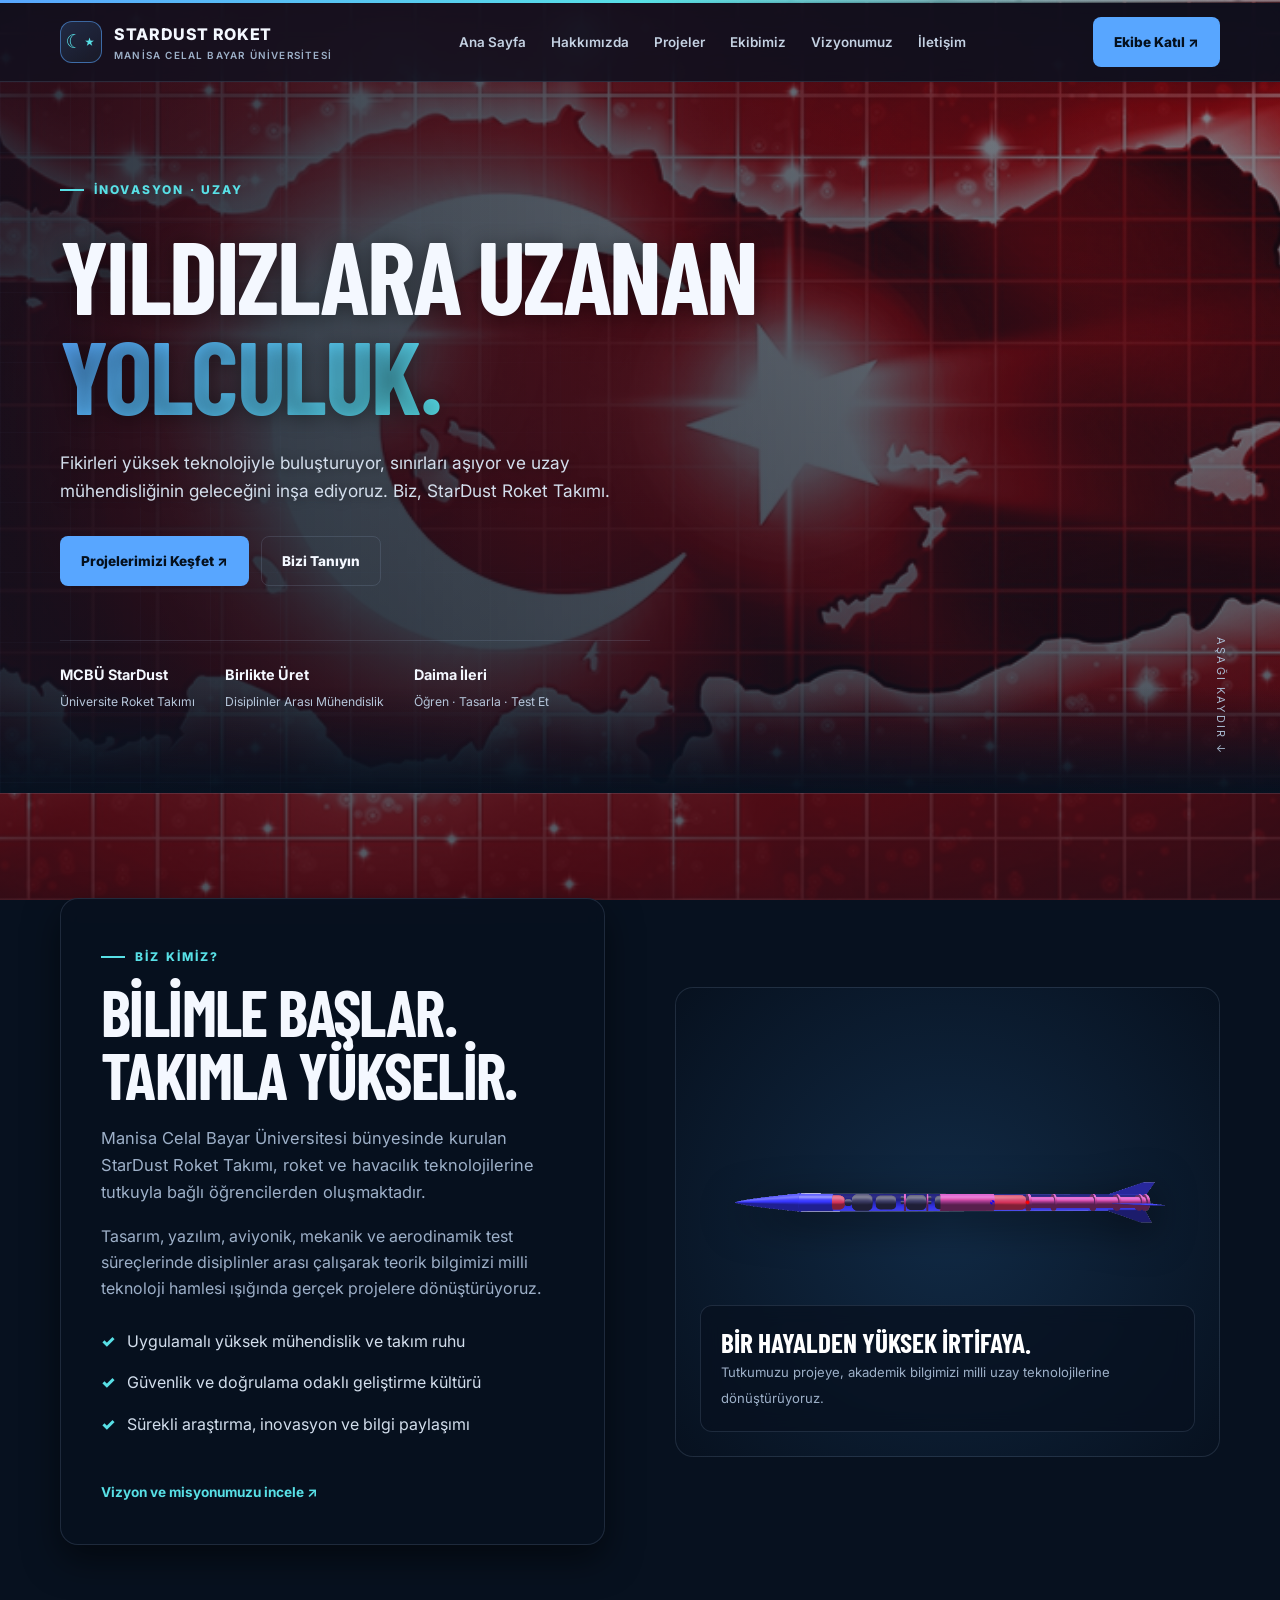
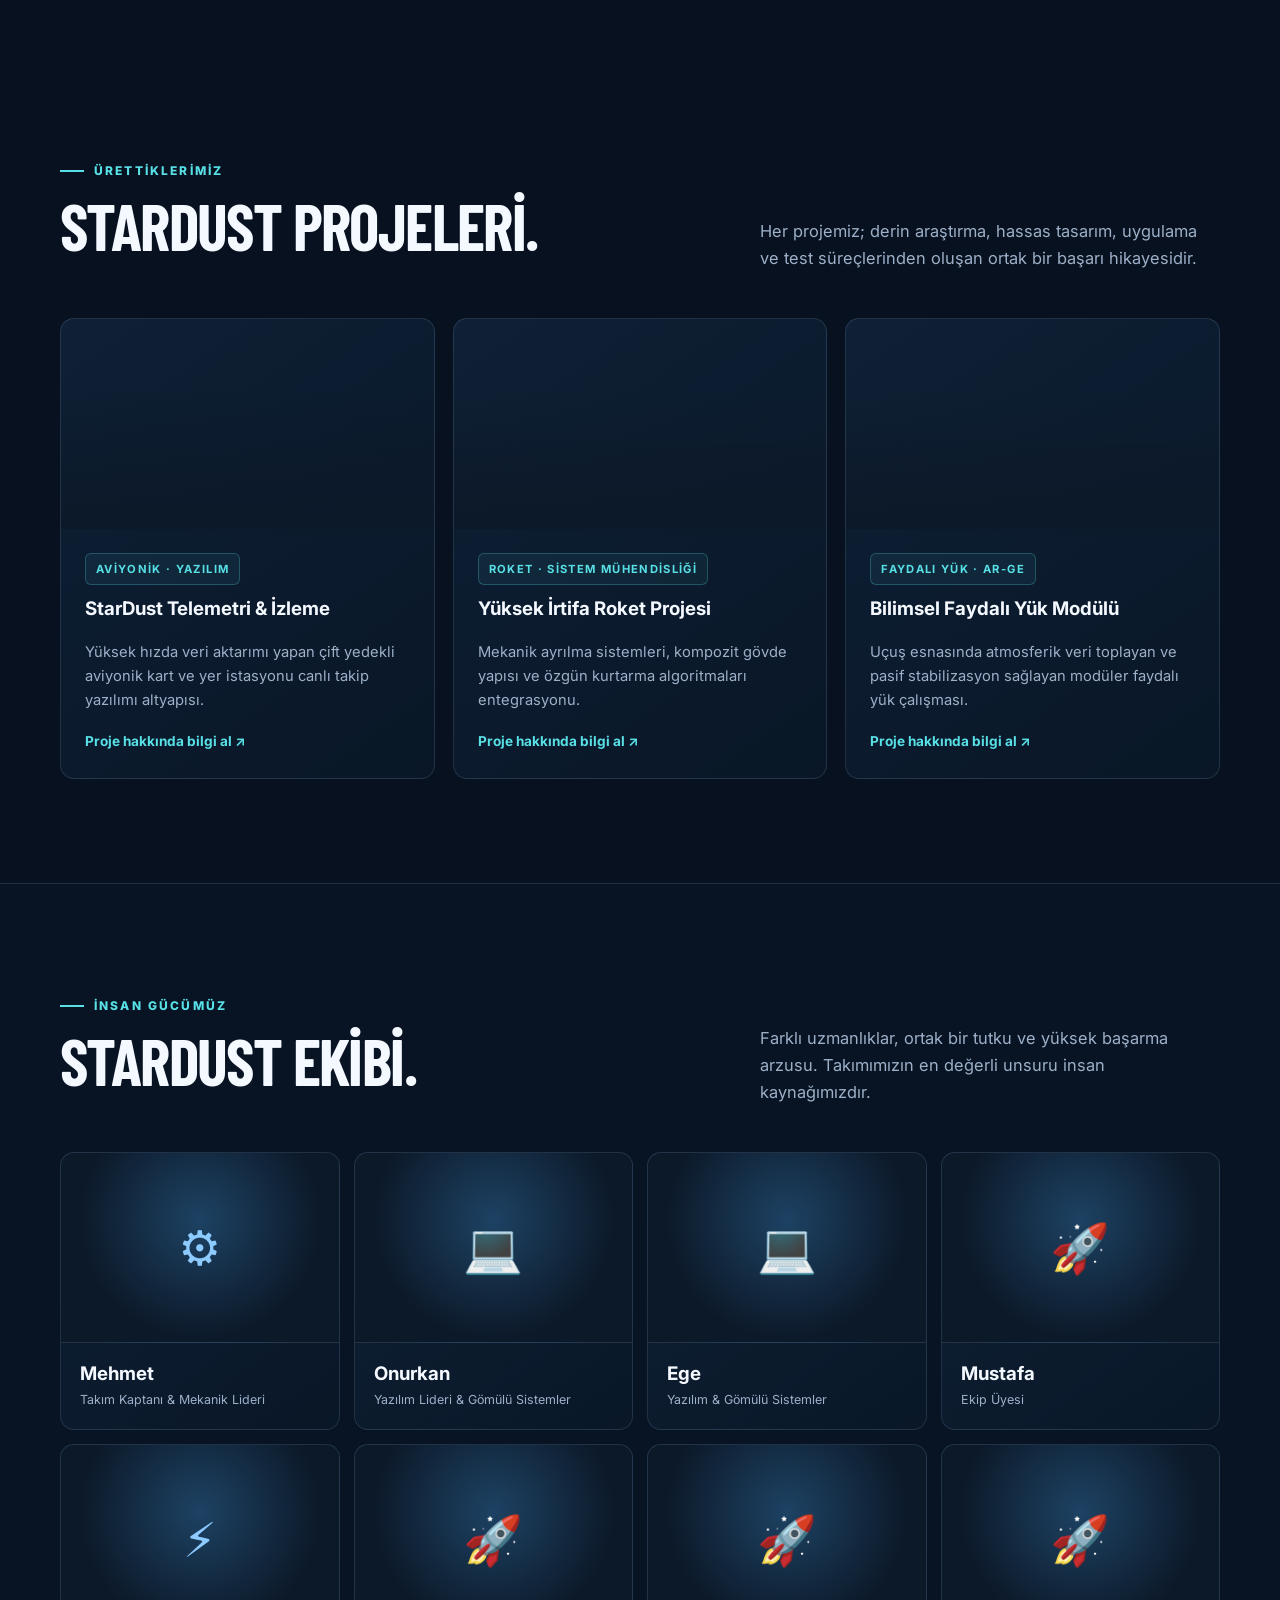
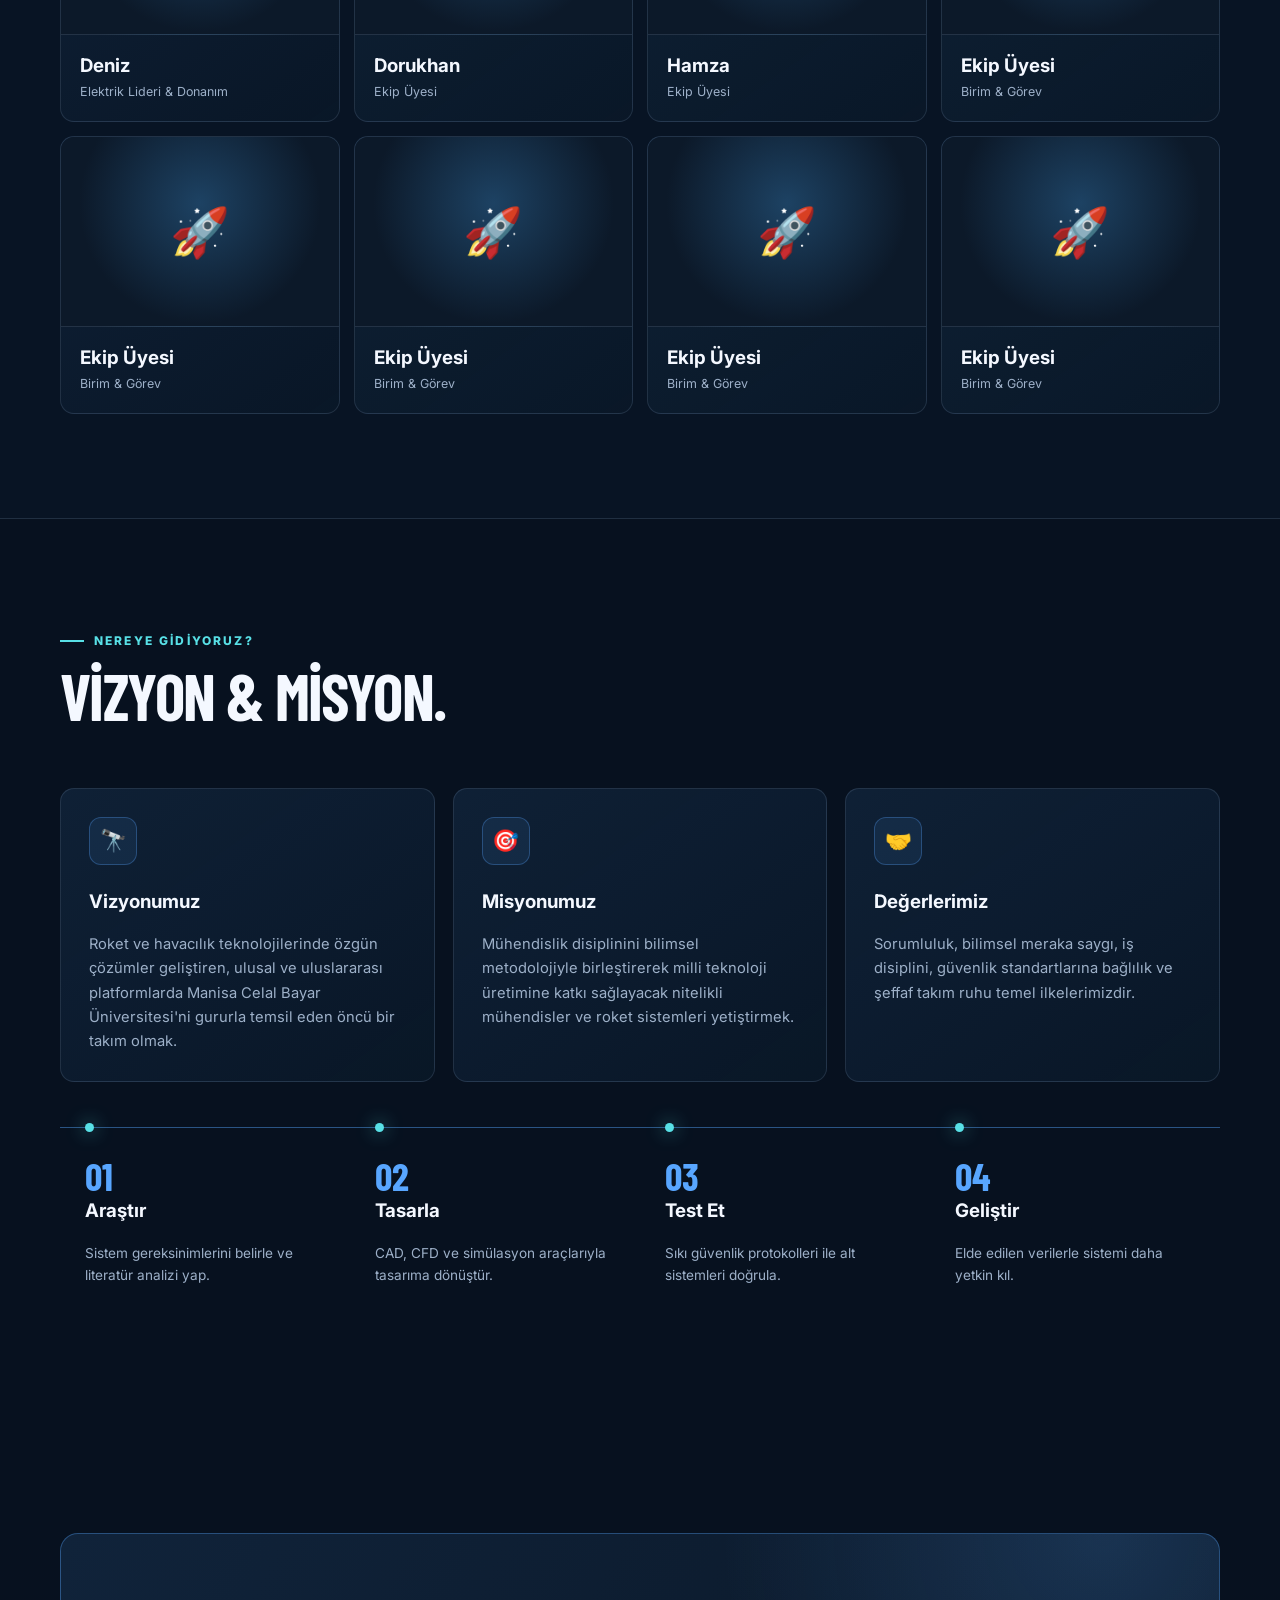
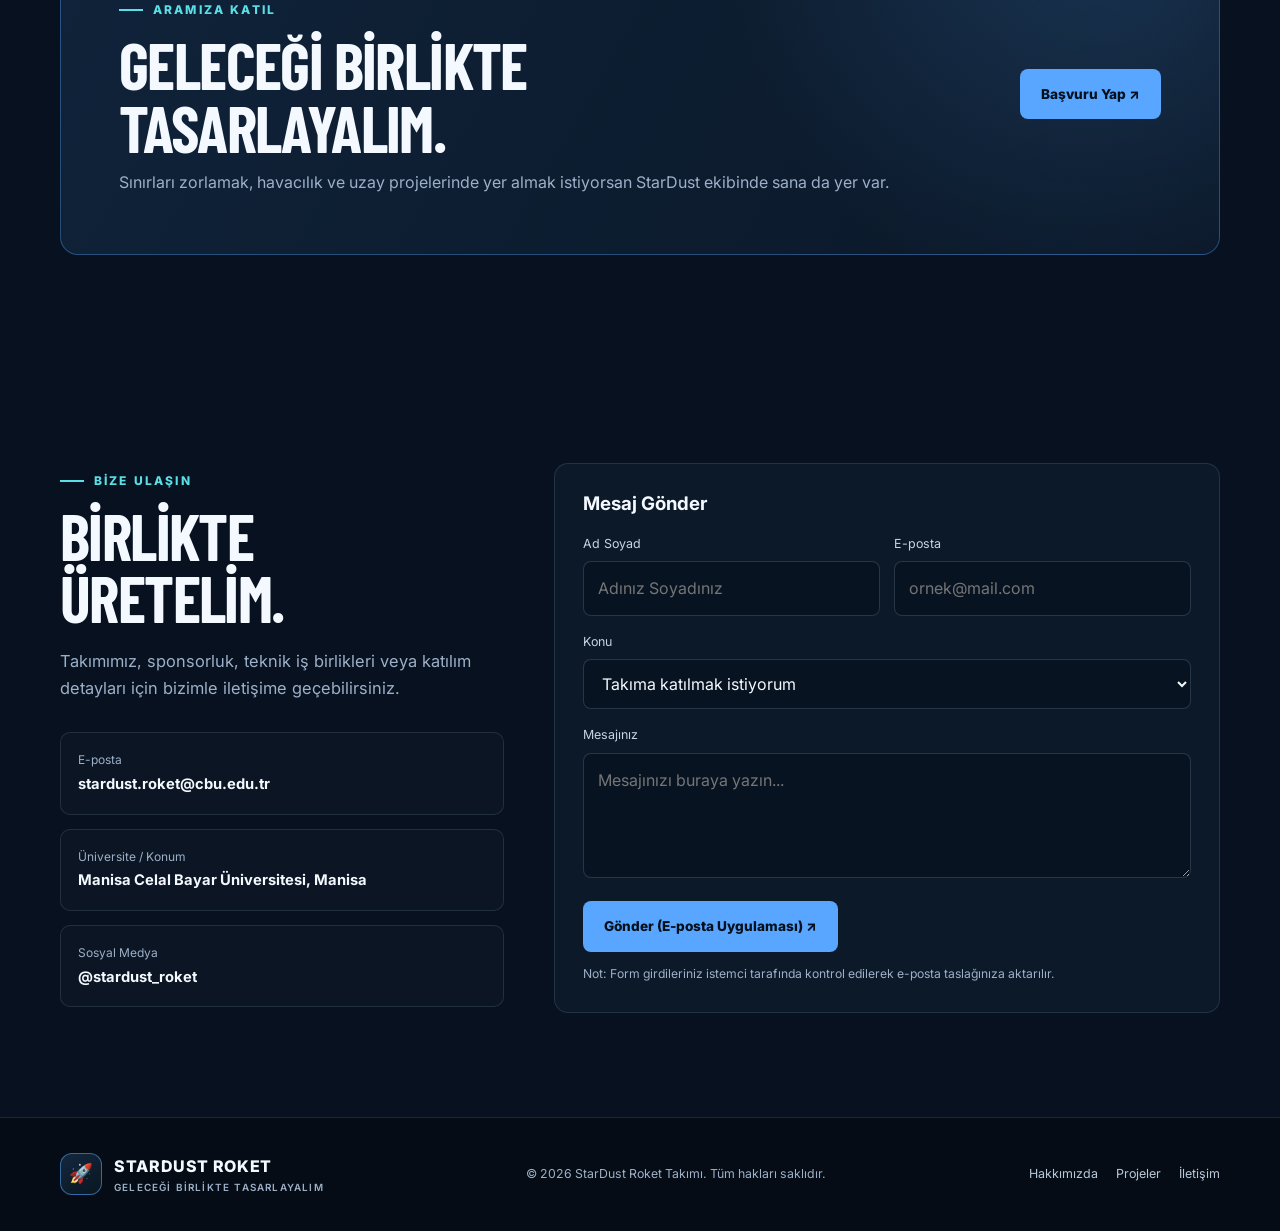
==== commit 5b20571b: "Add files via upload" ====
--- a/index.html
+++ b/index.html
@@ -98,7 +98,7 @@
 
         <!-- Sağ Taraf: Roket Görseli -->
         <div class="about-visual reveal">
-          <img src="img/roket.png" alt="StarDust Roket Takımı" class="about-img" loading="lazy">
+          <img src="roket.png" alt="StarDust Roket Takımı" class="about-img" loading="lazy">
           <div class="visual-label">
             <strong>Bir hayalden yüksek irtifaya.</strong>
             <span>Tutkumuzu projeye, akademik bilgimizi milli uzay teknolojilerine dönüştürüyoruz.</span>
@@ -122,7 +122,7 @@
         </div>
         <div class="cards">
           <article class="card project-card reveal">
-            <div class="project-image" style="background-image:url('img/roket.png')"></div>
+            <div class="project-image" style="background-image:url('img')"></div>
             <div class="project-body">
               <span class="tag">Aviyonik · Yazılım</span>
               <h3>StarDust Telemetri &amp; İzleme</h3>
@@ -132,7 +132,7 @@
           </article>
 
           <article class="card project-card reveal">
-            <div class="project-image" style="background-image:url('img/tr.jpg')"></div>
+            <div class="project-image" style="background-image:url('img')"></div>
             <div class="project-body">
               <span class="tag">Roket · Sistem Mühendisliği</span>
               <h3>Yüksek İrtifa Roket Projesi</h3>
@@ -142,7 +142,7 @@
           </article>
 
           <article class="card project-card reveal">
-            <div class="project-image" style="background-image:url('img/roket.png')"></div>
+            <div class="project-image" style="background-image:url('img/')"></div>
             <div class="project-body">
               <span class="tag">Faydalı Yük · Ar-Ge</span>
               <h3>Bilimsel Faydalı Yük Modülü</h3>
--- a/style.css
+++ b/style.css
@@ -38,7 +38,7 @@
   pointer-events: none;
   background:
     linear-gradient(180deg, rgba(7, 17, 31, 0.40), rgba(7, 17, 31, 0.70)),
-    url('img/tr.jpg') center center / cover no-repeat;
+    url('tr.jpg') center center / cover no-repeat;
 }
 
 /* Hafif renkli ışık efekti (resmin üstünde) */
